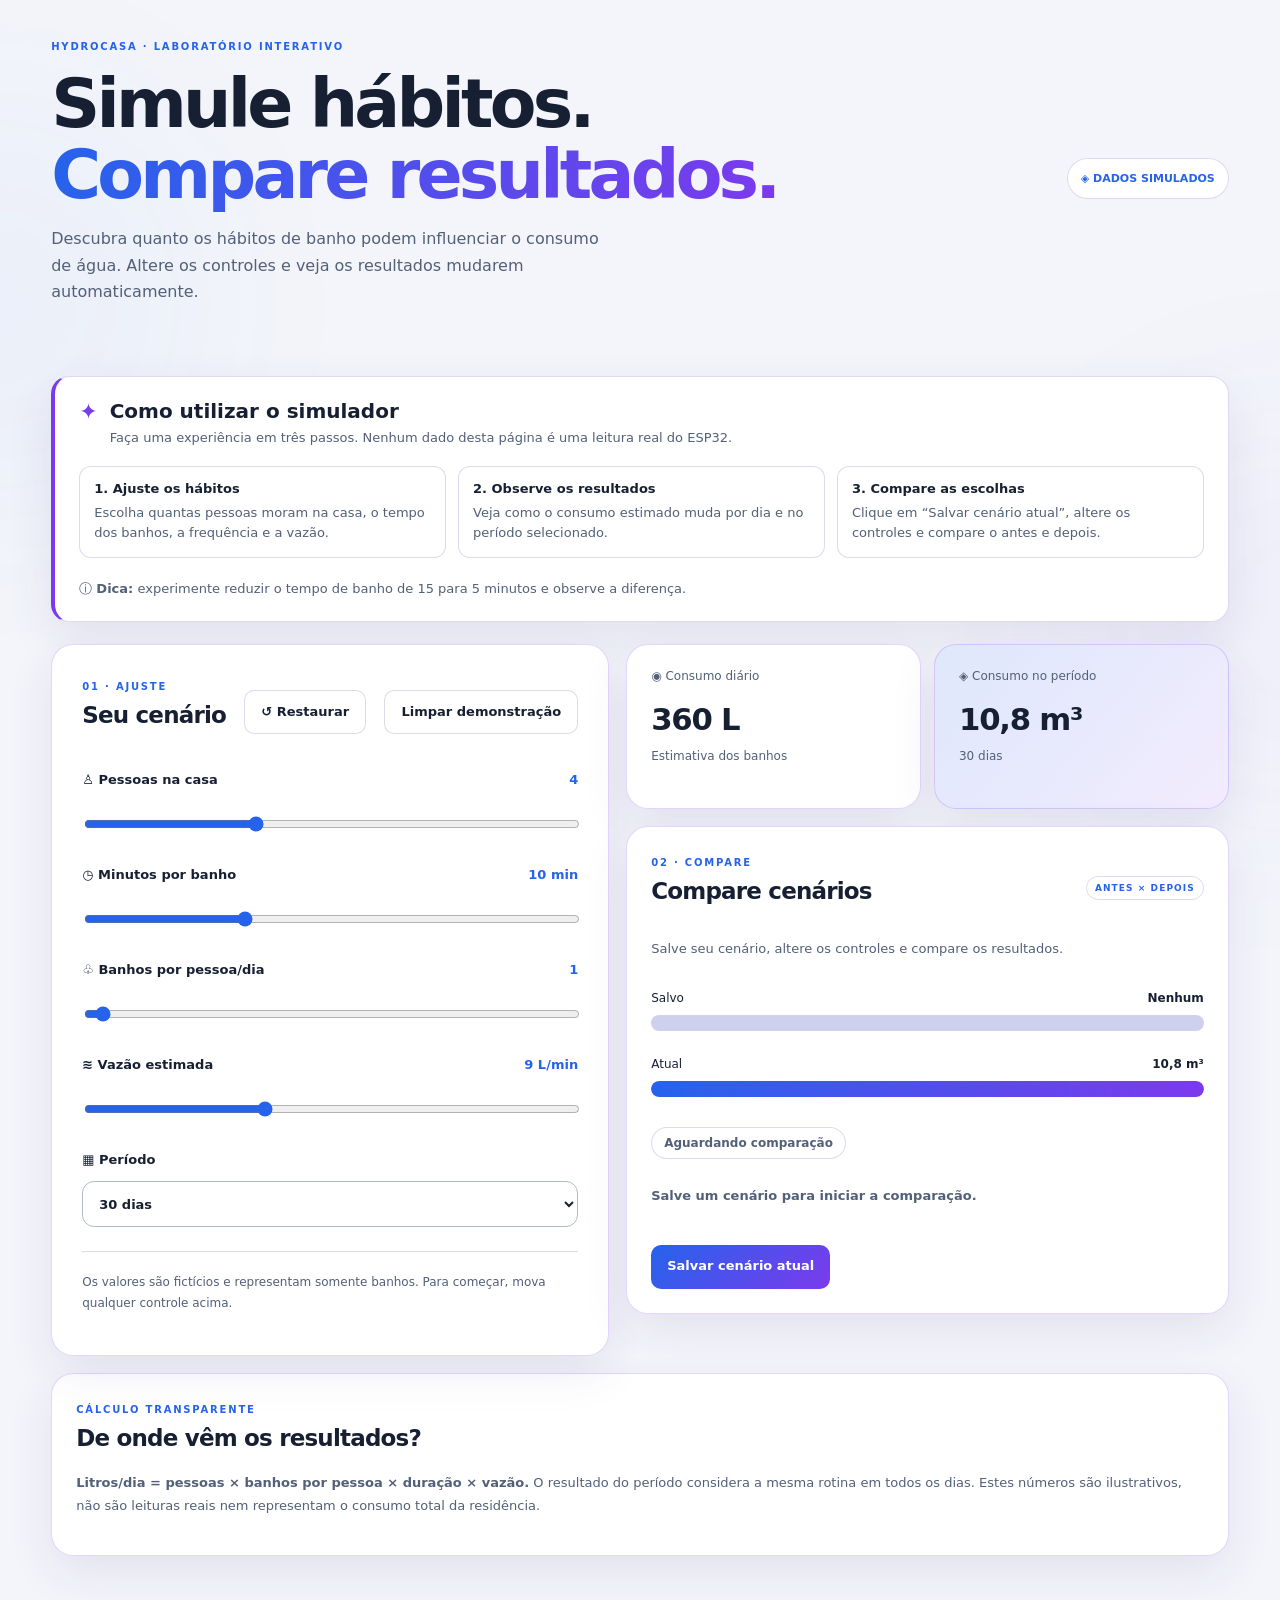
==== HydroCasa_ESP32_LittleFS1.0.0-20261001T112649Z-1-001/HydroCasa_ESP32_LittleFS1.0.0/data/simulador.html @ e992e6f9 "ux: explicar em três passos como utilizar o simulador" ====
<!doctype html>
<html lang="pt-BR"><head><meta charset="UTF-8"><meta name="viewport" content="width=device-width,initial-scale=1"><meta name="color-scheme" content="light dark"><title>Simulador isolado | HydroCasa</title><link rel="stylesheet" href="style.css"><style>
.sim-howto{margin:16px 0 22px;padding:22px 24px;border:1px solid var(--line);border-left:4px solid var(--primary2);border-radius:18px;background:var(--surface);box-shadow:var(--shadow)}
.sim-howto-heading{display:flex;align-items:flex-start;gap:12px}
.sim-howto-heading>span{font-size:22px;color:var(--primary2)}
.sim-howto-heading h2{font-size:20px;margin:0 0 5px}
.sim-howto-heading p,.sim-howto-steps span,.sim-howto-tip{font-size:13px;color:var(--muted);line-height:1.55}
.sim-howto-heading p{margin:0}
.sim-howto-steps{list-style:none;display:grid;grid-template-columns:repeat(3,minmax(0,1fr));gap:12px;margin:18px 0 12px;padding:0}
.sim-howto-steps li{display:flex;flex-direction:column;gap:7px;padding:14px;border-radius:12px;border:1px solid var(--line);background:var(--surface2)}
.sim-howto-steps strong{font-size:13px;color:var(--text)}
.sim-howto-tip{margin:0;padding-top:9px}
@media(max-width:740px){.sim-howto{padding:17px}.sim-howto-steps{grid-template-columns:1fr}}
@media(prefers-reduced-motion:reduce){.sim-howto *{transition:none!important;animation:none!important}}
</style></head>
<body class="simulator-standalone"><div class="ambient ambient-a" aria-hidden="true"></div><div class="ambient ambient-b" aria-hidden="true"></div><main class="shell simulator-page" id="simulator-page">
<header class="sim-hero"><div><span class="eyebrow">HYDROCASA · LABORATÓRIO INTERATIVO</span><h1 id="simulatorTitle" tabindex="-1">Simule hábitos.<br><em>Compare resultados.</em></h1><p>Descubra quanto os hábitos de banho podem influenciar o consumo de água. Altere os controles e veja os resultados mudarem automaticamente.</p></div><span class="sim-pill">◈ DADOS SIMULADOS</span></header>
<section class="sim-howto" aria-labelledby="simHowtoTitle">
  <div class="sim-howto-heading"><span aria-hidden="true">✦</span><div><h2 id="simHowtoTitle">Como utilizar o simulador</h2><p>Faça uma experiência em três passos. Nenhum dado desta página é uma leitura real do ESP32.</p></div></div>
  <ol class="sim-howto-steps">
    <li><strong>1. Ajuste os hábitos</strong><span>Escolha quantas pessoas moram na casa, o tempo dos banhos, a frequência e a vazão.</span></li>
    <li><strong>2. Observe os resultados</strong><span>Veja como o consumo estimado muda por dia e no período selecionado.</span></li>
    <li><strong>3. Compare as escolhas</strong><span>Clique em “Salvar cenário atual”, altere os controles e compare o antes e depois.</span></li>
  </ol>
  <p class="sim-howto-tip"><span aria-hidden="true">ⓘ</span> <strong>Dica:</strong> experimente reduzir o tempo de banho de 15 para 5 minutos e observe a diferença.</p>
</section>
<div class="sim-layout"><section class="glass-card sim-controls"><div class="sim-heading"><div><span class="eyebrow">01 · AJUSTE</span><h2>Seu cenário</h2></div><button class="ghost-btn" id="simReset" type="button">↺ Restaurar</button><button class="ghost-btn" id="simClearDemo" type="button">Limpar demonstração</button></div>
<label class="sim-control">♙ Pessoas na casa <output id="simResidentsValue"></output><input id="simResidents" type="range" min="1" max="10" value="4"></label>
<label class="sim-control">◷ Minutos por banho <output id="simDurationValue"></output><input id="simDuration" type="range" min="1" max="30" value="10"></label>
<label class="sim-control">♧ Banhos por pessoa/dia <output id="simShowersValue"></output><input id="simShowers" type="range" min="1" max="4" value="1"></label>
<label class="sim-control">≋ Vazão estimada <output id="simFlowValue"></output><input id="simFlow" type="range" min="3" max="20" value="9"></label>
<label class="sim-control">▦ Período <select id="simDays"><option value="7">7 dias</option><option value="30" selected>30 dias</option><option value="365">365 dias</option></select></label>
<p class="sim-disclaimer">Os valores são fictícios e representam somente banhos. Para começar, mova qualquer controle acima.</p></section>
<section class="sim-results"><div class="sim-stats"><article class="glass-card sim-stat"><span>◉ Consumo diário</span><strong id="simDaily">—</strong><small>Estimativa dos banhos</small></article><article class="glass-card sim-stat sim-highlight"><span>◈ Consumo no período</span><strong id="simTotal">—</strong><small id="simPeriodCaption"></small></article></div>
<article class="glass-card sim-compare"><div class="sim-heading"><div><span class="eyebrow">02 · COMPARE</span><h2>Compare cenários</h2></div><span class="mini-tag">ANTES × DEPOIS</span></div><p>Salve seu cenário, altere os controles e compare os resultados.</p>
<div class="sim-bars"><div><div class="sim-bar-label"><span>Salvo</span><strong id="simSavedLabel">Nenhum</strong></div><div class="sim-bar-track"><div id="simSavedBar" class="sim-bar sim-bar-muted"></div></div></div><div><div class="sim-bar-label"><span>Atual</span><strong id="simCurrentLabel">—</strong></div><div class="sim-bar-track"><div id="simCurrentBar" class="sim-bar"></div></div></div></div>
<span id="simTrend" class="sim-trend">Aguardando comparação</span><p id="simDifference" class="sim-difference" role="status" tabindex="-1"></p><button id="simSave" type="button" class="primary-btn">Salvar cenário atual</button></article></section></div>
<article class="glass-card sim-method"><span class="eyebrow">CÁLCULO TRANSPARENTE</span><h2>De onde vêm os resultados?</h2><p><b>Litros/dia = pessoas × banhos por pessoa × duração × vazão.</b> O resultado do período considera a mesma rotina em todos os dias. Estes números são ilustrativos, não são leituras reais nem representam o consumo total da residência.</p></article></main> 
<script id="simulatorPageScript">
(()=>{const el=id=>document.getElementById(id),ids=['simResidents','simDuration','simShowers','simFlow','simDays'],defaults=[4,10,1,9,30];let saved=null;const fmt=n=>n.toLocaleString('pt-BR',{maximumFractionDigits:2}),current=()=>ids.map(id=>+el(id).value),compute=v=>v[0]*v[1]*v[2]*v[3]*v[4];function render(){const v=current(),total=compute(v),daily=total/v[4];['simResidentsValue','simDurationValue','simShowersValue','simFlowValue'].forEach((id,i)=>el(id).textContent=[v[0],v[1]+' min',v[2],v[3]+' L/min'][i]);el('simDaily').textContent=fmt(daily)+' L';el('simTotal').textContent=fmt(total/1000)+' m³';el('simPeriodCaption').textContent=v[4]+' dias';el('simCurrentLabel').textContent=fmt(total/1000)+' m³';const before=saved===null?null:compute([...saved.slice(0,4),v[4]]),max=Math.max(before||0,total,1);el('simSavedLabel').textContent=before===null?'Nenhum':fmt(before/1000)+' m³';el('simSavedBar').style.width=(before===null?0:before/max*100)+'%';el('simCurrentBar').style.width=(total/max*100)+'%';const trend=el('simTrend');trend.textContent=before===null?'Aguardando comparação':total===before?'Consumo equivalente':total<before?'↓ Menor consumo estimado':'↑ Maior consumo estimado';trend.dataset.direction=before===null?'none':total===before?'equal':total<before?'down':'up';const out=el('simDifference');if(before===null){out.textContent='Salve um cenário para iniciar a comparação.';out.className='sim-difference';}else if(total===before){out.textContent='Nenhuma diferença entre os cenários.';out.className='sim-difference';}else{const delta=(total-before)/before*100;out.textContent=(delta<0?'↓ Redução de ':'↑ Aumento de ')+fmt(Math.abs(delta))+'% ('+fmt(Math.abs(total-before)/1000)+' m³ no período).';out.className='sim-difference '+(delta<0?'sim-good':'sim-warn');}}
// Somente postMessage com números limitados; sem acesso a storage ou rede do ESP32.
let demoDelay=0;
function publishDemo(){clearTimeout(demoDelay);demoDelay=setTimeout(()=>window.parent.postMessage({type:'hydrocasa-demo-values',v:current()},'*'),200);}
ids.forEach(id=>el(id).addEventListener('input',()=>{publishDemo();render();document.querySelectorAll('.sim-stat strong').forEach(node=>{node.classList.remove('sim-value-change');void node.offsetWidth;node.classList.add('sim-value-change')})}));el('simSave').addEventListener('click',()=>{saved=current();render();el('simDifference').focus()});el('simClearDemo').addEventListener('click',()=>{window.parent.postMessage({type:'hydrocasa-demo-clear'},'*');});el('simReset').addEventListener('click',()=>{ids.forEach((id,i)=>el(id).value=defaults[i]);saved=null;render();publishDemo()});render();publishDemo();window.addEventListener('message',event=>{if(event.source!==window.parent||event.data?.type!=='hydrocasa-demo-clear-inputs')return;ids.forEach((id,i)=>el(id).value=defaults[i]);saved=null;render();});})();
</script><script>window.addEventListener('message',event=>{if(event.source!==window.parent||!event.data)return;if(event.data.type==='hydrocasa-simulator-theme')document.body.classList.toggle('dark',event.data.dark===true);});</script><script id="simulatorResizeScript">(()=>{let last=0;const report=()=>{const height=Math.ceil(document.querySelector('.simulator-page').getBoundingClientRect().bottom+12);if(height===last||height<200||height>6000)return;last=height;window.parent.postMessage({type:'hydrocasa-simulator-height',height},'*');};if('ResizeObserver' in window)new ResizeObserver(report).observe(document.querySelector('.simulator-page'));window.addEventListener('load',report);window.addEventListener('resize',report);requestAnimationFrame(report)})();</script></body></html>
---- HydroCasa_ESP32_LittleFS1.0.0-20261001T112649Z-1-001/HydroCasa_ESP32_LittleFS1.0.0/data/style.css ----
:root{
  --bg:#f4f7fc;--surface:rgba(255,255,255,.82);--surface2:#fff;--text:#10182b;--muted:#68738a;
  --line:rgba(40,70,110,.12);--primary:#2563eb;--primary2:#7c3aed;--cyan:#06b6d4;
  --shadow:0 18px 55px rgba(30,50,90,.10);--radius:22px;--danger:#ef4444;
}
body.dark{
  --bg:#030712;--surface:rgba(10,20,38,.78);--surface2:#0a1426;--text:#e8f1ff;--muted:#8ea1bd;
  --line:rgba(120,170,255,.13);--primary:#3b82f6;--primary2:#8b5cf6;--cyan:#22d3ee;
  --shadow:0 18px 60px rgba(0,0,0,.38);
}
*{box-sizing:border-box}html{scroll-behavior:smooth}body{margin:0;font-family:Inter,ui-sans-serif,system-ui,-apple-system,Segoe UI,sans-serif;background:var(--bg);color:var(--text);min-height:100vh;overflow-x:hidden}
button{font:inherit;color:inherit;cursor:pointer}.ambient{position:fixed;width:430px;height:430px;border-radius:50%;filter:blur(110px);opacity:.12;pointer-events:none;z-index:-1}.ambient-a{background:#2563eb;top:10%;left:-220px}.ambient-b{background:#8b5cf6;right:-230px;top:45%}
.topbar{height:76px;padding:0 5vw;display:flex;align-items:center;justify-content:space-between;border-bottom:1px solid var(--line);background:color-mix(in srgb,var(--bg) 72%,transparent);backdrop-filter:blur(20px);position:sticky;top:0;z-index:20}
.brand{display:flex;gap:12px;align-items:center}.brand-mark{width:42px;height:42px;border-radius:13px;display:grid;place-items:center;font-weight:900;background:linear-gradient(135deg,var(--primary),var(--primary2));color:white;box-shadow:0 0 28px rgba(59,130,246,.28)}.brand strong{display:block}.brand span{display:block;font-size:10px;letter-spacing:.14em;text-transform:uppercase;color:var(--muted);margin-top:2px}
.header-actions{display:flex;align-items:center;gap:10px}.badge{font-size:12px;padding:8px 11px;border-radius:999px;border:1px solid var(--line)}.badge.online{color:#10b981}.badge.offline{color:var(--muted)}.icon-btn{border:1px solid var(--line);background:var(--surface);border-radius:12px;width:38px;height:38px}
.shell{width:min(1180px,90vw);margin:auto}.hero{padding:70px 0 45px;display:flex;justify-content:space-between;gap:40px;align-items:flex-end}.eyebrow{font-size:10px;letter-spacing:.18em;font-weight:800;color:var(--primary);text-transform:uppercase}.hero h1{font-size:clamp(40px,6vw,72px);line-height:.98;margin:14px 0 18px;letter-spacing:-.055em}.hero h1 em{font-style:normal;background:linear-gradient(100deg,var(--primary),var(--primary2));-webkit-background-clip:text;background-clip:text;color:transparent}.hero p{max-width:610px;color:var(--muted);font-size:16px;line-height:1.65}.hero-time{text-align:right;border-left:1px solid var(--line);padding-left:35px}.hero-time span,.hero-time small{display:block;color:var(--muted);font-size:11px}.hero-time strong{display:block;font-size:30px;letter-spacing:-.03em;margin:5px 0}
.metrics-grid{display:grid;grid-template-columns:repeat(4,1fr);gap:13px;margin-bottom:28px}.metric-card,.glass-card{background:var(--surface);border:1px solid var(--line);box-shadow:var(--shadow);backdrop-filter:blur(18px);border-radius:var(--radius)}.metric-card{padding:21px}.metric-label{font-size:11px;text-transform:uppercase;letter-spacing:.08em;color:var(--muted)}.metric-card strong{display:block;font-size:25px;margin:8px 0 5px}.metric-card small{color:var(--muted);font-size:12px}.dot{display:inline-block;width:7px;height:7px;border-radius:50%;margin-right:6px}.d1{background:#3b82f6}.d2{background:#a855f7}
.tabs{display:flex;gap:5px;padding:5px;background:var(--surface);border:1px solid var(--line);border-radius:15px;width:max-content;margin:10px 0 34px}.tab{border:0;background:transparent;border-radius:11px;padding:10px 16px;color:var(--muted);font-weight:650;font-size:13px}.tab.active{background:linear-gradient(135deg,var(--primary),var(--primary2));color:white}
.panel{display:none}.active-panel{display:block}.section-heading{display:flex;align-items:flex-end;justify-content:space-between;gap:20px;margin:10px 0 18px}.section-heading h2{margin:4px 0;font-size:29px;letter-spacing:-.03em}.section-heading p{margin:0;color:var(--muted);font-size:13px}
.dashboard-grid{display:grid;grid-template-columns:1.55fr .8fr;gap:15px}.lower-grid{display:grid;grid-template-columns:1.4fr .9fr;gap:15px;margin-top:15px}.glass-card{padding:24px}.card-head{display:flex;justify-content:space-between;align-items:flex-start;gap:20px}.card-head h3{margin:0;font-size:16px}.card-head p{margin:5px 0 0;color:var(--muted);font-size:12px}.live-dot,.mini-tag{font-size:9px;letter-spacing:.12em;font-weight:800;padding:6px 8px;border:1px solid var(--line);border-radius:999px;color:var(--primary)}
.water-map{min-height:430px}.pipe-diagram{height:300px;position:relative;margin-top:18px}.tank{position:absolute;left:50%;transform:translateX(-50%);width:110px;height:55px;border:1px solid var(--primary);border-radius:14px;display:flex;flex-direction:column;align-items:center;justify-content:center;background:rgba(37,99,235,.08)}.tank span{font-size:8px;color:var(--muted);text-transform:uppercase}.tank b{font-size:11px}.top-tank{top:0}.bottom-tank{bottom:0;border-color:var(--cyan)}.pipe{position:absolute;background:linear-gradient(90deg,var(--primary),var(--cyan));box-shadow:0 0 12px rgba(34,211,238,.2);border-radius:9px}.vertical{width:8px;height:75px;top:55px;left:calc(50% - 4px)}.junction{position:absolute;top:122px;left:calc(50% - 18px);width:36px;height:36px;border:2px solid var(--primary);border-radius:50%;display:grid;place-items:center;font-size:11px;background:var(--surface2);z-index:2}.branch{position:absolute;top:140px;width:45%;height:65px}.branch.left{left:0}.branch.right{right:0}.horizontal{height:8px;width:76%;top:0}.left .horizontal{right:0}.right .horizontal{left:0}.sensor{position:absolute;top:-14px;width:36px;height:36px;border-radius:50%;display:grid;place-items:center;color:white;font-weight:900;font-size:10px;box-shadow:0 0 24px rgba(59,130,246,.35)}.sensor1{right:16%;background:linear-gradient(135deg,#2563eb,#06b6d4)}.sensor2{left:16%;background:linear-gradient(135deg,#7c3aed,#a855f7)}.after{top:0;width:48%}.left .after{left:52%}.right .after{right:52%}.drain-left,.drain-right{height:8px;width:22%;top:198px}.drain-left{left:28%;transform:rotate(55deg);transform-origin:left}.drain-right{right:28%;transform:rotate(-55deg);transform-origin:right}.diagram-legend{display:flex;gap:20px;flex-wrap:wrap;color:var(--muted);font-size:11px}.legend-sensor{display:inline-block;width:8px;height:8px;border-radius:50%;margin-right:5px}.legend-sensor.s1{background:#3b82f6}.legend-sensor.s2{background:#a855f7}
.donut-wrap{height:220px;display:grid;place-items:center}.donut{width:160px;height:160px;border-radius:50%;background:conic-gradient(var(--primary) 0 50%,var(--primary2) 50%);display:grid;place-items:center;position:relative}.donut:before{content:"";position:absolute;inset:13px;border-radius:50%;background:var(--surface2)}.donut>div{position:relative;text-align:center}.donut strong{display:block;font-size:28px}.donut span{display:block;font-size:10px;color:var(--muted)}.split-row{display:flex;justify-content:space-between;padding:12px 0;border-top:1px solid var(--line);font-size:12px}.split-row span{color:var(--muted)}
canvas{width:100%;display:block;margin-top:20px}.alert-content{display:flex;gap:12px;align-items:flex-start;padding:16px;border-radius:15px;background:rgba(16,185,129,.07);margin:22px 0 12px}.alert-icon{width:30px;height:30px;border-radius:50%;display:grid;place-items:center;background:#10b981;color:white;font-weight:900}.alert-content strong{font-size:13px}.alert-content p{margin:5px 0 0;color:var(--muted);font-size:11px;line-height:1.5}.alert-content.warning{background:rgba(245,158,11,.09)}.alert-content.warning .alert-icon{background:#f59e0b}.secondary-btn,.primary-btn,.ghost-btn,.danger-btn{border-radius:11px;padding:10px 13px;font-size:12px;font-weight:700}.secondary-btn,.ghost-btn{border:1px solid var(--line);background:transparent}.primary-btn{border:0;background:linear-gradient(135deg,var(--primary),var(--primary2));color:white}.danger-btn{border:1px solid rgba(239,68,68,.3);background:rgba(239,68,68,.08);color:var(--danger)}
.month-nav{display:flex;align-items:center;gap:10px}.month-nav button{width:34px;height:34px;border:1px solid var(--line);background:var(--surface);border-radius:10px}.calendar-card{padding:16px}.weekdays,.calendar-grid{display:grid;grid-template-columns:repeat(7,1fr);gap:7px}.weekdays{padding:0 5px 10px}.weekdays span{text-align:center;color:var(--muted);font-size:9px;font-weight:800}.day{min-height:105px;border:1px solid var(--line);border-radius:14px;background:rgba(127,140,160,.04);padding:11px;position:relative;transition:.2s}.day:hover{transform:translateY(-2px);border-color:rgba(59,130,246,.4)}.day .num{font-size:12px;font-weight:800}.day .day-total{position:absolute;bottom:11px;left:11px;font-size:12px;font-weight:750}.day.empty{filter:grayscale(1);opacity:.5}.day.future{background:rgba(124,58,237,.06);border-color:rgba(124,58,237,.15)}.day.future .day-total{color:var(--primary2);font-size:10px}.day.has-data{background:linear-gradient(145deg,rgba(37,99,235,.09),rgba(124,58,237,.08))}.day.today{outline:2px solid var(--primary);outline-offset:-2px}.calendar-key{display:flex;gap:18px;margin:12px 2px;color:var(--muted);font-size:11px}.key-dot{display:inline-block;width:8px;height:8px;border-radius:50%;margin-right:5px}.key-dot.empty{background:#9ca3af}.key-dot.future{background:#8b5cf6}.key-dot.data{background:#3b82f6}
.analysis-grid,.settings-grid{display:grid;grid-template-columns:repeat(3,1fr);gap:15px}.settings-grid{grid-template-columns:repeat(2,1fr)}.big-number span,.setting-card span{font-size:11px;text-transform:uppercase;letter-spacing:.08em;color:var(--muted)}.big-number strong{display:block;font-size:31px;margin:10px 0}.big-number small,.setting-card p{color:var(--muted);font-size:11px}.highlight{border-color:rgba(124,58,237,.35)}.report-card{margin-top:15px}.bar-row{margin:18px 0}.bar-label{display:flex;justify-content:space-between;font-size:12px;margin-bottom:7px}.bar-track{height:10px;background:rgba(127,140,160,.12);border-radius:20px;overflow:hidden}.bar-fill{height:100%;border-radius:20px;background:linear-gradient(90deg,var(--primary),var(--primary2));width:0;transition:width .5s}.setting-card strong{display:block;margin:8px 0}.danger{border-color:rgba(239,68,68,.2)}
.modal{position:fixed;inset:0;display:none;align-items:center;justify-content:center;z-index:50}.modal.open{display:flex}.modal-backdrop{position:absolute;inset:0;background:rgba(0,0,0,.55);backdrop-filter:blur(8px)}.modal-box{position:relative;width:min(600px,90vw);max-height:82vh;overflow:auto;background:var(--surface2);border:1px solid var(--line);border-radius:25px;padding:30px;box-shadow:0 30px 90px rgba(0,0,0,.35);animation:pop .2s ease}.modal-close{position:absolute;right:15px;top:13px;width:34px;height:34px;border-radius:50%;border:1px solid var(--line);background:transparent;font-size:22px}.modal-box h3{margin:0 0 8px;font-size:23px}.modal-box p{color:var(--muted);font-size:13px;line-height:1.6}.choice-grid{display:grid;grid-template-columns:repeat(2,1fr);gap:9px;margin:20px 0}.choice{padding:14px;border:1px solid var(--line);border-radius:14px;background:transparent;text-align:left}.choice.selected{border-color:var(--primary);background:rgba(37,99,235,.08)}.choice b{display:block;font-size:12px}.choice small{color:var(--muted)}.modal-actions{display:flex;justify-content:flex-end;gap:8px}@keyframes pop{from{opacity:0;transform:translateY(10px) scale(.98)}to{opacity:1;transform:none}}
footer{width:min(1180px,90vw);margin:50px auto 30px;color:var(--muted);font-size:10px;text-align:center}footer span{color:var(--text);font-weight:800}
@media(max-width:850px){.metrics-grid{grid-template-columns:repeat(2,1fr)}.dashboard-grid,.lower-grid,.analysis-grid{grid-template-columns:1fr}.hero{align-items:flex-start;flex-direction:column}.hero-time{text-align:left;border-left:0;border-top:1px solid var(--line);padding:15px 0 0;width:100%}.day{min-height:80px}.settings-grid{grid-template-columns:1fr}}
@media(max-width:560px){.metrics-grid{grid-template-columns:1fr}.tabs{width:100%;overflow:auto}.tab{white-space:nowrap}.weekdays,.calendar-grid{gap:3px}.day{padding:7px;min-height:68px}.day .day-total{left:7px;bottom:7px;font-size:9px}.day .num{font-size:10px}.choice-grid{grid-template-columns:1fr}.hero{padding-top:45px}.topbar{padding:0 4vw}}

/* Household profile and transparent reference comparison. */
.household-card{margin-bottom:20px}.household-card h2{font-size:22px;margin:7px 0}.household-controls{display:flex;align-items:center;gap:15px;flex-wrap:wrap;margin:20px 0}.stepper{display:flex;align-items:center;gap:6px}.stepper input{width:92px;text-align:center}.stepper button{width:42px;height:42px;border:1px solid var(--line);border-radius:10px;background:var(--surface2)}
input,select{font:inherit;color:var(--text);background:var(--surface2);border:1px solid var(--line);border-radius:9px;padding:10px;width:100%;min-height:44px}input:disabled{opacity:.65}.form-grid{display:grid;grid-template-columns:repeat(2,minmax(0,1fr));gap:18px;margin:18px 0}.form-grid label{display:flex;flex-direction:column;gap:7px;font-size:13px}.form-grid small,.muted-note{color:var(--muted);font-size:12px;line-height:1.5}.form-grid [hidden]{display:none}
summary{cursor:pointer;font-weight:650;font-size:13px;padding:10px 0}details p{font-size:13px;line-height:1.6}.source-inline{font-size:12px;line-height:1.6;border-top:1px solid var(--line);padding-top:12px}.source-inline a,.reference-grid a,#methodologyContent a{color:var(--primary);overflow-wrap:anywhere}.comparison-grid{display:grid;grid-template-columns:repeat(3,minmax(0,1fr));gap:13px;margin-bottom:22px}.comparison-grid span,.comparison-grid small{display:block;font-size:12px;color:var(--muted);line-height:1.5}.comparison-grid strong{display:block;font-size:22px;line-height:1.25;margin:10px 0;overflow-wrap:anywhere}.comparison-grid #comparisonStatus{font-size:17px}
.reference-grid{display:grid;grid-template-columns:repeat(2,minmax(0,1fr));gap:15px;margin-top:20px}.reference-grid h3{font-size:16px}.reference-grid p{font-size:13px;line-height:1.6}.reference-value{font-size:22px;font-weight:750}.activity-preview{padding:15px;border-radius:12px;background:var(--line);margin:15px 0;line-height:1.6}.activity-entry{border-top:1px solid var(--line);padding:15px 0;font-size:13px;line-height:1.6}.activity-entry button{margin-top:8px}.form-error{color:#b91c1c}body.dark .form-error{color:#fca5a5}.comparison-above{color:#b45309}body.dark .comparison-above{color:#fbbf24}
:focus-visible{outline:3px solid var(--primary);outline-offset:3px}button:disabled{opacity:.5;cursor:default}.day .day-total{right:5px;overflow-wrap:anywhere;font-size:10px}.metric-card strong{font-size:clamp(19px,2.1vw,25px)}.big-number strong{font-size:clamp(21px,2.6vw,31px)}.tabs{max-width:100%;overflow-x:auto}.tab{white-space:nowrap}
@media(max-width:850px){.comparison-grid{grid-template-columns:1fr}.comparison-grid strong{font-size:21px}}
@media(max-width:560px){.form-grid,.reference-grid{grid-template-columns:1fr}.household-card,.glass-card{padding:18px}.day .day-total{font-size:8px;left:3px;bottom:5px}.calendar-card{padding:8px}.day{min-height:90px}.section-heading{flex-wrap:wrap}.household-controls{gap:10px}.big-number strong{font-size:25px}}


/* Hierarquia dos cartões: título em faixa suave, valor em destaque e apoio abaixo.
   Referência de organização tipográfica: https://m3.material.io/styles/typography/applying-type
   Manter a paleta azul/violeta existente e espaços de 8, 16 e 24 px.
   Evitar alturas fixas: nomes personalizados e avisos devem quebrar sem cortes. */
:root {
  --card-accent: #2456c4;
  --card-title-bg: #eef3ff;
  --card-title-border: #d8e3fb;
}
body.dark {
  --card-accent: #a9c9ff;
  --card-title-bg: #132542;
  --card-title-border: #304768;
}
.brand { color: var(--text); text-decoration: none; border-radius: 12px; }
.brand:hover .brand-mark { box-shadow: 0 0 0 4px var(--card-title-bg); }
.brand:focus-visible { outline-offset: 6px; }
.metrics-grid, .comparison-grid { gap: 16px; margin-bottom: 24px; }
.metric-card, .comparison-grid > .glass-card { padding: 24px; min-width: 0; }
.metric-card:nth-child(3) { --card-accent: #7133b8; --card-title-bg: #f6efff; --card-title-border: #e8d9fa; }
body.dark .metric-card:nth-child(3) { --card-accent: #d6b5ff; --card-title-bg: #2b1b40; --card-title-border: #513766; }

/* A faixa identifica o título; não tem aparência de botão nem interação fictícia. */
.metric-label,
.comparison-grid > .glass-card > span:first-child,
.big-number > span:first-child,
.setting-card > span:first-child {
  display: flex;
  align-items: center;
  min-height: 48px;
  padding: 10px 12px;
  margin: 0 0 16px;
  border: 1px solid var(--card-title-border);
  border-left: 3px solid var(--card-accent);
  border-radius: 10px;
  background: var(--card-title-bg);
  color: var(--card-accent);
  font-size: 13px;
  line-height: 1.45;
  font-weight: 650;
  letter-spacing: .01em;
  text-transform: none;
  overflow-wrap: anywhere;
}
.metric-card > strong, .comparison-grid > .glass-card > strong {
  margin: 0 0 12px;
  font-size: clamp(22px, 2.2vw, 28px);
  line-height: 1.3;
  letter-spacing: -.025em;
  font-variant-numeric: tabular-nums;
  overflow-wrap: anywhere;
}
.metric-card > small, .comparison-grid > .glass-card > small {
  display: block;
  font-size: 13px;
  line-height: 1.65;
  color: var(--muted);
}
.comparison-grid #comparisonStatus { font-size: 18px; line-height: 1.5; letter-spacing: -.01em; }

/* Cabeçalhos dos demais painéis seguem o mesmo ritmo, sem competir com os valores. */
.card-head { padding-bottom: 16px; border-bottom: 1px solid var(--line); gap: 16px; }
.card-head > div { min-width: 0; }
.card-head h3, .reference-grid h3 {
  padding-left: 12px;
  border-left: 3px solid var(--card-accent);
  font-size: 16px;
  line-height: 1.5;
  font-weight: 650;
  color: var(--text);
  margin-top: 0;
}
.card-head p { font-size: 13px; line-height: 1.6; margin-top: 8px; }
.card-head > .mini-tag, .card-head > .live-dot { flex-shrink: 0; }
@media (max-width: 560px) {
  .metric-card, .comparison-grid > .glass-card { padding: 20px; }
  .metric-label, .comparison-grid > .glass-card > span:first-child { min-height: 44px; }
  .card-head { flex-wrap: wrap; }
}
/* Respeitar quem prefere movimento reduzido também no link de retorno ao topo. */
@media (prefers-reduced-motion: reduce) {
  html { scroll-behavior: auto; }
  *, *::before, *::after { animation: none !important; transition: none !important; }
}


/* Confirmação compacta: um único ícone de 26 px, sem cortes ou metades.
   Fade e escala curta usam apenas opacity/transform para uma entrada suave.
   O ícone decorativo acompanha a mensagem acessível em role=status. */
.profile-feedback { display: flex; align-items: flex-start; gap: 8px; line-height: 1.6; }
.profile-feedback.saved > span:last-child { padding-top: 0; }
.profile-success-icon {
  display: inline-block; flex: 0 0 26px; width: 26px; height: 26px;
  margin-top: 1px; border-radius: 8px;
  background: linear-gradient(145deg,#aa86fa 0%,#8252dd 48%,#4c2698 100%);
  color: #f1e8ff;
  box-shadow: inset 0 2px 3px #ffffff65, inset 0 -2px 3px #29104f60;
  transform-origin: center;
  animation: profile-confirm-in 320ms cubic-bezier(.22,1,.36,1) both;
}
.profile-success-icon svg {
  display: block; width: 100%; height: 100%;
  filter: drop-shadow(0 1px 1px #30105b80);
}
@keyframes profile-confirm-in {
  from { opacity: 0; transform: translateY(2px) scale(.9); }
  to { opacity: 1; transform: translateY(0) scale(1); }
}
/* Mostrar imediatamente quando o usuário prefere movimento reduzido. */
@media (prefers-reduced-motion: reduce) {
  .profile-success-icon { animation: none; transform: none; opacity: 1; }
}


/* Acabamento: sombras leves e estados semânticos. Azul/violeta identificam ramais;
   sucesso, atenção e erro sempre têm texto, nunca dependem somente da cor. */
:root {
  --shadow: 0 4px 18px rgba(30,50,90,.055);
  --success-text: #167044; --success-bg: #edf8f1;
  --warning-text: #865408; --warning-bg: #fff7e5;
  --error-text: #b42332; --error-bg: #fff1f2;
}
body.dark {
  --shadow: 0 4px 20px rgba(0,0,0,.2);
  --success-text: #8ce0b0; --success-bg: #102c22;
  --warning-text: #f7ce7a; --warning-bg: #302615;
  --error-text: #fda4af; --error-bg: #341b25;
}
/* Degradê de ação restrito ao botão principal e à aba ativa.
   Marca, sensores e gráfico preservam as cores de identificação do sistema. */
.hero h1 em { background: none; color: var(--primary); -webkit-text-fill-color: currentColor; }
.bar-fill { background: var(--primary); }
.day.has-data { background: var(--card-title-bg); }
.day:hover { transform: none; }
.metric-card, .glass-card { transition: none; }
.secondary-btn, .ghost-btn, .icon-btn { transition: background-color 140ms ease, border-color 140ms ease; }
.secondary-btn:hover, .ghost-btn:hover, .icon-btn:hover { background: var(--card-title-bg); border-color: var(--card-title-border); }
.profile-actions { display: flex; align-items: center; gap: 16px; flex-wrap: wrap; margin: 20px 0 16px; }
.profile-actions > .primary-btn { min-height: 44px; flex-shrink: 0; }
.profile-actions #profileMessage { margin: 0; font-size: 14px; }
#profileMessage:empty { display: none; }
#profileMessage.saved { color: var(--success-text); background: var(--success-bg); padding: 8px 12px; border-radius: 10px; }
#profileDayNotice { color: var(--warning-text); background: var(--warning-bg); border-left: 3px solid currentColor; padding: 12px 14px; border-radius: 8px; }
.form-error, body.dark .form-error, .field-error, .form-grid .field-error { color: var(--error-text); }
.field-error { display: block; font-size: 12px; line-height: 1.5; margin-top: 6px; }
[aria-invalid="true"] { border-color: var(--error-text); background: var(--error-bg); }
.alert-content.neutral { background: var(--card-title-bg); color: var(--text); }
.alert-content.warning { background: var(--warning-bg); color: var(--warning-text); }
.comparison-above, body.dark .comparison-above { color: var(--warning-text); }
.badge.online { color: var(--success-text); background: var(--success-bg); }
/* Só o conteúdo expandido ganha um fade curto; não mover os cartões de leitura. */
details[open] > :not(summary) { animation: details-appear 160ms ease-out; }
@keyframes details-appear { from { opacity: .3; } to { opacity: 1; } }
@media (max-width: 560px) {
  .profile-actions { align-items: flex-start; gap: 12px; }
  .profile-actions > .primary-btn { width: 100%; }
}
@media (prefers-reduced-motion: reduce) {
  details[open] > :not(summary) { animation: none; }
  .secondary-btn, .ghost-btn, .icon-btn { transition: none; }
}


/* Segunda página na mesma aplicação: preservar o coletor e os estilos do painel. */
[hidden] { display: none !important; }
.page-nav { display: flex; gap: 8px; padding-top: 20px; }
.page-nav a { padding: 10px 16px; border-radius: 10px; color: var(--muted); text-decoration: none; font-weight: 650; border: 1px solid transparent; }
.page-nav a[aria-current="page"] { color: var(--card-accent); background: var(--card-title-bg); border-color: var(--card-title-border); }
.consumption-page { padding-top: 32px; }
.consumption-page h1 { font-size: clamp(28px,4vw,40px); margin: 8px 0 12px; letter-spacing: -.035em; }
.consumption-page h2 { font-size: 20px; margin: 0; }
.history-notice { font-size: 14px; line-height: 1.7; color: var(--muted); max-width: 85ch; }
.history-filters { display: flex; flex-wrap: wrap; gap: 16px; align-items: flex-end; }
.history-filters label { display: grid; gap: 8px; font-size: 14px; flex: 1 1 180px; }
.history-filters button { min-height: 44px; }
.history-summary { margin-top: 24px; }
.history-chart, .history-table-scroll { overflow-x: auto; }
.history-chart { color: var(--muted); padding-top: 16px; }
.history-chart svg { display: block; min-width: 100%; }
.history-table-card, .history-details { margin-top: 24px; }
.history-table { width: 100%; border-collapse: collapse; font-size: 14px; }
.history-table th, .history-table td { text-align: left; padding: 14px 12px; border-bottom: 1px solid var(--line); white-space: nowrap; }
.history-table thead th { color: var(--muted); font-size: 12px; }
.history-details p, .history-details li { font-size: 14px; line-height: 1.7; }
.sr-only { position: absolute; width: 1px; height: 1px; padding: 0; overflow: hidden; clip: rect(0,0,0,0); white-space: nowrap; }
@media(max-width:560px) { .history-filters button { width: 100%; } .consumption-page { padding-top: 24px; } }


/* Rolagem roxa em toda a interface, incluindo tabelas e painéis internos.
   O seletor do html acompanha o tema para também colorir a barra da janela. */
:root { --scroll-thumb: #7c3aed; --scroll-track: #eee9f8; --scroll-hover: #6d28d9; }
html:has(body.dark), body.dark {
  --scroll-thumb: #8b5cf6; --scroll-track: #141025; --scroll-hover: #a78bfa;
}
* { scrollbar-color: var(--scroll-thumb) var(--scroll-track); }
/* Compatibilidade com navegadores que utilizam os pseudo-elementos WebKit. */
::-webkit-scrollbar { width: 12px; height: 12px; }
::-webkit-scrollbar-track { background: var(--scroll-track); }
::-webkit-scrollbar-thumb {
  background: var(--scroll-thumb); border: 3px solid var(--scroll-track); border-radius: 999px;
}
::-webkit-scrollbar-thumb:hover { background: var(--scroll-hover); }
::-webkit-scrollbar-corner { background: var(--scroll-track); }
/* Preservar as cores de acessibilidade escolhidas pelo sistema operacional. */
@media (forced-colors: active) { * { scrollbar-color: auto; } }


/* Polimento aprovado: hierarquia, ícones e medidas consistentes, sem alterar dados. */
.topbar { height: 68px; }
.hero { padding: 36px 0 28px; gap: 24px; }
.hero h1 { font-size: clamp(34px,4.8vw,56px); line-height: 1.06; margin: 12px 0; }
.hero p { margin-bottom: 0; font-size: 15px; }
.hero-time strong { font-size: 26px; }
.metrics-grid { grid-template-columns: 1.25fr 1fr 1fr 1fr; }
.metric-primary { border-color: var(--card-title-border); background: var(--card-title-bg); }
.metric-primary > strong { font-size: clamp(28px,3vw,36px); }
strong .value-unit { display: inline; font-size: .55em; font-weight: 550; color: var(--muted); letter-spacing: 0; white-space: nowrap; }
.value-missing { color: var(--muted); }
.ui-icon { width: 20px; height: 20px; flex: 0 0 20px; vertical-align: middle; }
.metric-label, .icon-label, .page-nav a { display: flex; align-items: center; gap: 8px; }
.empty-state { display: flex; flex-direction: column; align-items: center; text-align: center; gap: 12px; padding: 36px 20px; color: var(--muted); }
.empty-state .ui-icon { width: 36px; height: 36px; color: var(--card-accent); }
.empty-state strong { color: var(--text); font-size: 17px; }
.empty-state p { margin: 0; max-width: 48ch; font-size: 14px; line-height: 1.6; }
.form-grid { gap: 24px; }
.form-grid label { font-size: 14px; gap: 8px; }
.form-grid input[type="number"] { max-width: 230px; }
input,select { min-height: 46px; }
.profile-details { border-top: 1px solid var(--line); border-bottom: 1px solid var(--line); padding: 8px 0; }
.profile-details > summary { color: var(--card-accent); }
.primary-btn,.secondary-btn,.ghost-btn,.danger-btn { min-height: 44px; border-radius: 10px; padding: 11px 16px; font-size: 13px; line-height: 1.4; }
.secondary-btn,.ghost-btn { background: var(--surface2); }
.history-table thead { background: var(--card-title-bg); }
.history-table thead th { color: var(--card-accent); }
.history-table td:nth-child(2),.history-table td:nth-child(3),.history-table td:nth-child(4),
.history-table th:nth-child(2),.history-table th:nth-child(3),.history-table th:nth-child(4) { text-align: right; font-variant-numeric: tabular-nums; }
.history-table tbody tr:hover,.history-table tbody tr:focus-within { background: var(--card-title-bg); }
body.dark { --bg: #080e1b; --surface: #111c2e; --surface2: #152238; --line: rgba(159,183,220,.23); --muted: #a8b7ce; --shadow: 0 3px 12px rgba(0,0,0,.12); }
@media(max-width:850px) { .metrics-grid { grid-template-columns: repeat(2,minmax(0,1fr)); } }
@media(max-width:560px) {
  .metrics-grid { grid-template-columns: 1fr; }
  .hero { padding-top: 26px; }
  .form-grid input[type="number"] { max-width: 100%; }
  .brand span { font-size: 8px; letter-spacing: .06em; }
  .header-actions { gap: 6px; }
}


/* Tema claro: superfícies sólidas e contraste legível, sem afetar o tema escuro.
   Lavanda identifica títulos; azul/violeta dos sensores mantêm seu significado. */
body:not(.dark) {
  --bg: #f3f5fa; --surface: #ffffff; --surface2: #ffffff;
  --text: #172033; --muted: #526078; --line: #dce3ee;
  --card-accent: #6230a5; --card-title-bg: #f4effb; --card-title-border: #e4d9f3;
  --shadow: 0 4px 16px rgba(23,32,51,.045);
}
body:not(.dark) .ambient { opacity: .035; }
body:not(.dark) .metric-card,
body:not(.dark) .glass-card { backdrop-filter: none; }
body:not(.dark) .metric-primary { background: #f4effb; border-color: #dac9ef; }
body:not(.dark) .metric-primary > strong { color: #172033; }
body:not(.dark) input,
body:not(.dark) select { border-color: #aebbcf; background: #ffffff; }
body:not(.dark) input:focus-visible,
body:not(.dark) select:focus-visible { border-color: #7c3aed; outline: 2px solid #7c3aed; outline-offset: 2px; }
body:not(.dark) input:disabled,
body:not(.dark) select:disabled { opacity: 1; color: #526078; background: #edf0f5; border-color: #c9d2df; }
/* Erros continuam reconhecíveis, inclusive com as bordas mais fortes dos campos. */
body:not(.dark) [aria-invalid="true"] { border-color: var(--error-text); background: var(--error-bg); }
body:not(.dark) .tab { color: #38465d; }
body:not(.dark) .tab.active { color: #ffffff; background: #6d28d9; }
body:not(.dark) .history-table thead { background: #edf2fa; }
body:not(.dark) .history-table thead th { color: #38465d; }
body:not(.dark) .history-table tbody tr:nth-child(even) { background: #f8fafd; }
body:not(.dark) .history-table tbody tr:hover,
body:not(.dark) .history-table tbody tr:focus-within { background: #f0eafa; }


/* Sobre nós: leitura editorial em blocos, seguindo as superfícies dos dois temas. */
.page-nav { flex-wrap: wrap; }
.about-page { padding: 36px 0 12px; }
.about-hero { max-width: 800px; margin-bottom: 28px; }
.about-hero h1 { font-size: clamp(32px,5vw,48px); letter-spacing: -.04em; margin: 10px 0 16px; }
.about-page p, .about-list { font-size: 15px; line-height: 1.8; color: var(--muted); }
.about-hero .about-lead { font-size: clamp(21px,3vw,28px); line-height: 1.4; font-weight: 650; color: var(--text); }
.about-page h2 { font-size: 22px; line-height: 1.35; margin: 10px 0 14px; }
.about-page h3 { font-size: 17px; line-height: 1.4; }
.about-grid { display: grid; grid-template-columns: repeat(2,minmax(0,1fr)); gap: 20px; }
.about-section { margin-top: 24px; }
.about-steps { display: grid; grid-template-columns: repeat(4,minmax(0,1fr)); gap: 24px; padding: 0; list-style: none; counter-reset: stage; }
.about-steps li { counter-increment: stage; min-width: 0; }
.about-steps li::before { content: counter(stage,decimal-leading-zero); display: inline-block; color: var(--card-accent); background: var(--card-title-bg); border-radius: 10px; padding: 8px 12px; font-weight: 750; }
.about-tags { display: flex; flex-wrap: wrap; gap: 8px; }
.about-tags span, .about-ods { display: inline-block; color: var(--card-accent); background: var(--card-title-bg); border: 1px solid var(--card-title-border); border-radius: 8px; padding: 6px 10px; font-size: 13px; font-weight: 650; }
.about-list { padding-left: 20px; }
.about-list li { margin-bottom: 8px; }
.about-team { list-style: none; padding: 0; display: grid; grid-template-columns: repeat(2,minmax(0,1fr)); gap: 16px; }
.about-team li { padding: 16px; background: var(--card-title-bg); border-radius: 12px; }
.about-team strong { display: block; font-size: 15px; line-height: 1.5; }
.about-team span { display: block; margin-top: 6px; color: var(--muted); font-size: 13px; }
.about-repository { display: inline-flex; margin-top: 16px; align-items: center; color: var(--card-accent); text-decoration: none; }
@media(max-width:850px) { .about-steps { grid-template-columns: repeat(2,minmax(0,1fr)); } }
@media(max-width:560px) { .about-grid, .about-team, .about-steps { grid-template-columns: 1fr; } .about-page { padding-top: 24px; } }


/* Sobre nós — composição editorial, ritmo de leitura e movimento discreto.
   Todas as regras ficam restritas à página institucional. */
.about-page { max-width: 1080px; padding-top: 48px; }
.about-page .about-hero {
  max-width: none; display: grid; grid-template-columns: 1fr 1fr;
  column-gap: 64px; padding: 0 0 44px; margin-bottom: 36px;
  border-bottom: 1px solid var(--line);
}
.about-page .about-hero > .eyebrow { grid-column: 1 / -1; letter-spacing: .12em; }
.about-page .about-hero h1 { grid-column: 1 / -1; font-size: clamp(40px,6vw,68px); font-weight: 700; line-height: 1.08; margin: 20px 0 28px; }
.about-page .about-hero .about-lead { margin: 0; font-size: clamp(23px,3vw,32px); font-weight: 550; letter-spacing: -.025em; max-width: 24ch; }
.about-page .about-hero > p:last-child { margin: 0; font-size: 15px; line-height: 1.9; }
.about-page .glass-card { border-radius: 16px; padding: 28px; box-shadow: none; }
.about-page .about-grid { gap: 24px; }
.about-page .about-section { margin-top: 40px; }
.about-page h2 { letter-spacing: -.025em; font-size: 24px; font-weight: 650; }
.about-page .card-head { padding-bottom: 20px; }
.about-page .about-steps { gap: 28px; margin: 28px 0 20px; }
.about-page .about-steps li::before { padding: 0 0 12px; border-radius: 0; background: none; font-size: 28px; font-weight: 500; font-variant-numeric: tabular-nums; border-bottom: 2px solid var(--card-title-border); min-width: 48px; }
.about-page .about-steps h3 { margin: 16px 0 8px; }
.about-page .about-steps p { font-size: 14px; line-height: 1.75; }
.about-page .about-tags span { background: transparent; color: var(--muted); border-color: var(--line); font-size: 12px; font-weight: 500; }
.about-page .about-team { gap: 0 32px; margin: 12px 0 0; }
.about-page .about-team li { padding: 20px 0; border-bottom: 1px solid var(--line); background: none; border-radius: 0; }
.about-page .about-team strong { font-weight: 600; }
.about-page .about-repository { gap: 8px; transition: background-color 180ms ease, border-color 180ms ease; }
.about-page .about-repository:hover { background: var(--card-title-bg); border-color: var(--card-title-border); }
.about-page #aboutTransparency { border-left: 3px solid var(--card-title-border); }
/* Deslocamento curto e sem zoom; cada bloco aparece apenas na primeira entrada. */
@media (prefers-reduced-motion: no-preference) {
  .about-page .about-reveal { opacity: 0; transform: translateY(14px); transition: opacity 500ms ease, transform 500ms cubic-bezier(.2,.7,.2,1); }
  .about-page .about-reveal.about-visible { opacity: 1; transform: none; }
}
@media(max-width:850px) {
  .about-page .about-hero { column-gap: 32px; }
}
@media(max-width:560px) {
  .about-page { padding-top: 28px; }
  .about-page .about-hero { grid-template-columns: 1fr; gap: 18px; padding-bottom: 28px; margin-bottom: 24px; }
  .about-page .about-hero h1 { margin: 0; }
  .about-page .about-hero .about-lead { max-width: none; }
  .about-page .glass-card { padding: 22px; }
  .about-page .about-section { margin-top: 28px; }
  .about-page h2 { font-size: 21px; }
}
@media print { .about-page .about-reveal { opacity: 1 !important; transform: none !important; } }


/* Argumentação institucional: benefícios concretos e evidências contextualizadas. */
.about-page .about-value { margin: 0 0 32px; border-top: 3px solid var(--card-accent); }
.about-page .about-value > h2 { max-width: 28ch; font-size: clamp(26px,3.5vw,38px); }
.about-page .value-intro { max-width: 80ch; }
.about-page .value-benefits { display: grid; grid-template-columns: repeat(3,minmax(0,1fr)); gap: 28px; margin: 28px 0; }
.about-page .value-benefits h3 { margin-top: 0; }
.about-page .value-benefits p { font-size: 14px; }
.about-page .value-evidence { display: grid; grid-template-columns: 1.2fr 1fr; gap: 32px; padding: 28px 0; border-top: 1px solid var(--line); }
.about-page .evidence-highlight { padding: 24px; border-radius: 12px; background: var(--card-title-bg); }
.about-page .evidence-highlight > strong { display: block; font-size: 34px; letter-spacing: -.03em; color: var(--card-accent); }
.about-page .evidence-highlight small { display: block; margin-top: 16px; font-size: 12px; line-height: 1.6; color: var(--muted); }
.about-page .value-evidence a, .about-page .value-references a { color: var(--card-accent); text-underline-offset: 3px; }
.about-page .value-references li { margin-bottom: 16px; font-size: 14px; line-height: 1.8; color: var(--muted); }
.about-page .value-invitation { display: flex; align-items: center; gap: 24px; justify-content: space-between; padding: 24px 0; border-top: 1px solid var(--line); margin-top: 20px; }
.about-page .value-invitation h3 { max-width: 48ch; margin-top: 0; }
.about-page .value-invitation .primary-btn { flex-shrink: 0; text-decoration: none; }
@media(max-width:850px) { .about-page .value-benefits { grid-template-columns: 1fr; gap: 12px; } }
@media(max-width:560px) { .about-page .value-evidence { grid-template-columns: 1fr; gap: 16px; } .about-page .value-invitation { flex-direction: column; align-items: flex-start; } }


/* Organização editorial de Sobre nós: seções abertas, pesquisas comparáveis e uma ação final. */
.about-page .about-index { display: flex; flex-wrap: wrap; gap: 8px 24px; padding: 16px 0; border-bottom: 1px solid var(--line); }
.about-page .about-index a { color: var(--muted); text-decoration: none; font-size: 14px; padding: 6px 0; }
.about-page .about-index a:hover { color: var(--card-accent); text-decoration: underline; text-underline-offset: 5px; }
.about-page h2[id] { scroll-margin-top: 96px; }
.about-page .about-open { border-bottom: 1px solid var(--line); padding-bottom: 36px; }
.about-page .about-copy-columns { display: grid; grid-template-columns: 1fr 1fr; gap: 36px; }
.about-page .about-impact-line { display: flex; align-items: center; flex-wrap: wrap; gap: 10px 18px; margin-top: 20px; }
.about-page .about-feature-note { padding: 20px 24px; border-left: 3px solid var(--card-title-border); background: var(--card-title-bg); }
.about-page .about-feature-note p { margin-bottom: 0; }
.about-page .research-intro { max-width: 78ch; }
.about-page .study-row { padding: 24px 0; border-top: 1px solid var(--line); }
.about-page .study-row h3 { margin-top: 0; }
.about-page .study-row dl { display: grid; grid-template-columns: repeat(3,minmax(0,1fr)); gap: 24px; margin: 16px 0; }
.about-page .study-row dt { font-size: 12px; font-weight: 650; color: var(--card-accent); margin-bottom: 8px; }
.about-page .study-row dd { margin: 0; font-size: 14px; line-height: 1.8; color: var(--muted); }
.about-page .study-row a, .about-page .about-project-link a { color: var(--card-accent); font-size: 13px; text-underline-offset: 4px; }
.about-page .team-portraits li { display: flex; align-items: center; gap: 16px; }
.about-page .team-avatar { display: grid; place-items: center; width: 64px; height: 64px; flex: 0 0 64px; margin: 0; border-radius: 14px; background: var(--card-title-bg); color: var(--card-accent); font-size: 19px; font-weight: 600; }
.about-page .about-faq details { border-bottom: 1px solid var(--line); padding: 10px 0; }
.about-page .about-faq summary { font-size: 16px; line-height: 1.5; }
.about-page .about-faq p { max-width: 80ch; }
.about-page .about-closing { padding: 36px 0 12px; }
.about-page .about-closing .primary-btn { display: inline-flex; text-decoration: none; margin: 8px 0; }
@media(max-width:700px) { .about-page .about-copy-columns, .about-page .study-row dl { grid-template-columns: 1fr; gap: 16px; } }


/* Sobre nós: linguagem de página de produto, preservando a identidade HydroCasa.
   Seletores locais impedem mudanças no painel, formulários ou visualização dos sensores.
   A arte é conceitual; nunca apresentar leituras fictícias como dados do dispositivo. */
.about-page { max-width: 1180px; padding-top: 32px; }
.about-page .about-hero { display: grid; grid-template-columns: 1.15fr 1fr; align-items: center; gap: 48px; padding: 48px 0 64px; margin: 0; border: 0; }
.about-page .about-hero-copy { min-width: 0; }
.about-page .about-hero h1 { font-size: clamp(42px,5.3vw,68px); line-height: 1.06; letter-spacing: -.045em; margin: 22px 0 24px; }
.about-page .about-hero h1 em { color: var(--card-accent); font-style: normal; }
.about-page .about-hero .about-lead { font-size: 21px; line-height: 1.5; font-weight: 550; max-width: 34ch; }
.about-page .about-hero-copy > p:not(.about-lead) { max-width: 48ch; font-size: 15px; line-height: 1.8; margin: 16px 0 26px; }
.about-page .about-how-link { display: inline-flex; align-items: center; gap: 24px; text-decoration: none; padding: 16px 22px; }
.about-page .about-origin { display: block; margin-top: 22px; font-size: 12px; color: var(--muted); }
.about-page .about-system-visual { margin: 0; padding: 30px; border: 1px solid #5d4c86; border-radius: 28px; color: #eee9ff; background: radial-gradient(ellipse at 80% 5%,#38305b,transparent 65%),#141c32; box-shadow: 0 24px 48px -28px #33245470; }
.about-page .visual-heading { display: flex; align-items: center; gap: 14px; font-size: 13px; line-height: 1.6; color: #c2c9db; }
.about-page .visual-heading strong { color: #f4f1ff; font-size: 16px; font-weight: 550; }
.about-page .about-system-visual svg { display: block; width: 100%; height: auto; margin: 14px 0; }
.about-page .visual-capabilities { display: grid; grid-template-columns: repeat(3,minmax(0,1fr)); gap: 8px; padding-top: 20px; border-top: 1px solid #ffffff20; }
.about-page .visual-capabilities span { font-size: 12px; color: #c2c9db; }
.about-page .visual-capabilities strong { display: block; font-size: 20px; color: #eee9ff; margin-top: 8px; font-weight: 600; }
.about-page figcaption { font-size: 11px; color: #b6bfd2; margin-top: 24px; }
.about-page .about-index { border-top: 1px solid var(--line); justify-content: space-between; padding: 18px 0; }
.about-page .about-index a { min-height: 36px; display: inline-flex; align-items: center; }
.about-page .about-section { margin-top: 0; padding: 64px 0; }
.about-page h2 { font-size: clamp(27px,3vw,38px); line-height: 1.2; max-width: 28ch; margin: 16px 0 24px; }
.about-page .about-benefits { border-bottom: 1px solid var(--line); }
.about-page .about-benefit-grid { display: grid; grid-template-columns: repeat(3,minmax(0,1fr)); gap: 32px; margin-top: 36px; }
.about-page .about-benefit-grid article { padding: 24px 0 0; border-top: 2px solid var(--card-title-border); }
.about-page .benefit-number { font-size: 11px; letter-spacing: .09em; color: var(--card-accent); font-weight: 650; }
.about-page .about-benefit-grid h3 { font-size: 19px; margin: 20px 0 12px; }
.about-page .about-benefit-grid p { font-size: 14px; line-height: 1.8; }
.about-page .about-steps { gap: 20px; margin: 36px 0; }
.about-page .about-steps li { padding: 22px; border-radius: 16px; background: var(--surface); border: 1px solid var(--line); }
.about-page .about-steps li::before { color: var(--card-accent); border-bottom: 0; font-size: 32px; }
.about-page .about-feature-note { border-radius: 0 12px 12px 0; }
.about-page .study-row { padding: 30px 0; }
.about-page .study-row h3 { font-size: 19px; }
.about-page .about-faq { margin-top: 32px; }
.about-page .about-faq details { padding: 16px 0; }
.about-page .about-faq summary { padding: 8px 0; font-weight: 550; }
.about-page .about-faq details[open] summary { color: var(--card-accent); }
.about-page .about-faq p { padding-left: 20px; line-height: 1.85; }
.about-page .about-closing { margin: 48px 0 24px; padding: 48px; border: 1px solid var(--card-title-border); border-radius: 24px; background: var(--card-title-bg); }
.about-page .about-closing h2 { max-width: 24ch; }
.about-page a:focus-visible, .about-page summary:focus-visible { outline: 3px solid var(--card-accent); outline-offset: 5px; }
@media(max-width:850px) {
  .about-page .about-hero { gap: 28px; grid-template-columns: 1fr 1fr; }
  .about-page .about-system-visual { padding: 22px; }
  .about-page .about-benefit-grid { gap: 20px; }
}
@media(max-width:700px) {
  .about-page .about-hero { grid-template-columns: 1fr; padding: 24px 0 36px; gap: 36px; }
  .about-page .about-system-visual { max-width: 480px; width: 100%; justify-self: center; }
  .about-page .about-benefit-grid { grid-template-columns: 1fr; gap: 20px; }
  .about-page .about-section { padding: 40px 0; }
  .about-page .about-index { justify-content: flex-start; gap: 8px 20px; }
  .about-page .about-closing { padding: 28px; margin-top: 32px; }
}


/* Logo enviada pela equipe: enquadramento via CSS mantém o arquivo original.
   No cabeçalho, destacar o símbolo e manter o nome legível ao lado. */
.brand .brand-logo { display: block; position: relative; overflow: hidden; flex: 0 0 46px; width: 46px; height: 46px; margin: 0; border-radius: 0; background: transparent; }
.brand-logo img { display: block; position: static; width: 100%; height: 100%; object-fit: contain; }
.brand:hover .brand-logo { filter: brightness(1.1); }
.about-page .about-logo-visual { margin: 0; overflow: hidden; border-radius: 40px; border: 0; background: #222932; box-shadow: none; }
.about-page .about-logo-visual img { display: block; width: 116%; max-width: none; margin-left: -8%; height: auto; aspect-ratio: 1.2; object-fit: cover; }
@media (prefers-reduced-motion: no-preference) {
  #about-page:not([hidden]) .about-logo-visual { animation: hydroLogoEntrance 700ms cubic-bezier(.2,.7,.2,1) both; }
  @keyframes hydroLogoEntrance { from { opacity: 0; transform: translateY(10px); } to { opacity: 1; transform: translateY(0); } }
}
@media(max-width:700px) { .about-page .about-logo-visual { max-width: 480px; width: 100%; justify-self: center; } }

/* Simulador — página interna, independente das APIs de sensores */
.simulator-page[hidden]{display:none!important}.simulator-page{padding-bottom:70px}
.sim-hero{display:flex;align-items:center;justify-content:space-between;gap:24px;padding:65px 0 38px}.sim-hero h1{font-size:clamp(37px,5.8vw,68px);line-height:1.04;letter-spacing:-.055em;margin:15px 0}.sim-hero h1 em{font-style:normal;background:linear-gradient(110deg,var(--primary),var(--primary2));background-clip:text;color:transparent}.sim-hero p{color:var(--muted);max-width:550px;line-height:1.65}.sim-pill{white-space:nowrap;border:1px solid var(--line);border-radius:999px;padding:13px;color:var(--primary);font-size:11px;font-weight:800;background:var(--surface)}
.sim-layout{display:grid;grid-template-columns:1fr 1.08fr;align-items:start;gap:17px}.sim-controls{padding:30px}.sim-heading{display:flex;justify-content:space-between;align-items:center;gap:12px}.sim-heading h2,.sim-method h2{font-size:23px;letter-spacing:-.035em;margin:8px 0 20px}.sim-control{display:block;font-size:13px;font-weight:700;margin:24px 0;color:var(--text)}.sim-control output{float:right;color:var(--primary);font-variant-numeric:tabular-nums}.sim-control input[type=range]{display:block;width:100%;margin-top:18px;cursor:pointer;accent-color:var(--primary)}.sim-control select{display:block;width:100%;background:var(--surface2);color:var(--text);border:1px solid var(--line);border-radius:12px;padding:12px;margin-top:14px}.sim-disclaimer{font-size:12px;color:var(--muted);line-height:1.7;border-top:1px solid var(--line);padding-top:20px}.sim-results{display:grid;gap:17px}.sim-stats{display:grid;grid-template-columns:1fr 1fr;gap:13px}.sim-stat{min-height:165px}.sim-stat span,.sim-stat small{display:block;color:var(--muted);font-size:12px}.sim-stat strong{display:block;font-size:clamp(22px,2.4vw,33px);letter-spacing:-.04em;margin:18px 0 12px;font-variant-numeric:tabular-nums}.sim-highlight{background:linear-gradient(130deg,color-mix(in srgb,var(--primary) 15%,var(--surface)),color-mix(in srgb,var(--primary2) 10%,var(--surface)))}.sim-compare p,.sim-method p{font-size:13px;line-height:1.8;color:var(--muted)}.sim-bars{display:grid;gap:26px;margin:30px 0}.sim-bar-label{display:flex;justify-content:space-between;gap:12px;margin-bottom:10px;font-size:12px}.sim-bar-track{height:13px;border-radius:50px;background:var(--line);overflow:hidden}.sim-bar{height:100%;width:0;border-radius:inherit;background:linear-gradient(90deg,var(--primary),var(--primary2));transition:width .4s cubic-bezier(.2,.7,.2,1)}.sim-bar-muted{background:var(--muted);opacity:.65}.sim-difference{min-height:48px;font-weight:700}.sim-good{color:#0caa78!important}.sim-warn{color:#d47b24!important}.sim-method{margin-top:17px}.sim-controls,.sim-stat,.sim-compare,.sim-method{transition:transform .3s ease,border-color .3s ease}@media(hover:hover){.sim-stat:hover,.sim-compare:hover{transform:translateY(-3px);border-color:color-mix(in srgb,var(--primary) 35%,var(--line))}}@media(max-width:850px){.sim-layout{grid-template-columns:1fr}.sim-hero{flex-direction:column;align-items:flex-start;padding-top:40px}}@media(max-width:480px){.sim-stats{grid-template-columns:1fr}.sim-controls{padding:20px}.sim-pill{white-space:normal}}@media(prefers-reduced-motion:reduce){.sim-bar,.sim-controls,.sim-stat,.sim-compare,.sim-method{transition:none!important}}

/* Isolamento real da simulação: sandbox sem allow-same-origin ou acesso ao storage do painel */
.simulator-embed-page[hidden]{display:none!important}
.simulator-embed-page{width:min(1280px,96vw);padding-top:8px}
.simulator-embed-page iframe{display:block;border:0;width:100%;height:1100px;background:transparent}
.sim-isolation-note{text-align:center;color:var(--muted);font-size:12px;padding:0 12px 22px}
.sim-visually-hidden{position:absolute;width:1px;height:1px;overflow:hidden;clip:rect(0,0,0,0);white-space:nowrap}
.simulator-standalone .simulator-page{display:block!important}
@media(max-width:850px){.simulator-embed-page iframe{height:1510px}}
@media(max-width:480px){.simulator-embed-page iframe{height:1800px}}

/* Refinamento visual isolado do simulador */
.simulator-embed-page iframe{max-width:100%;transition:height .2s ease}
.simulator-standalone .simulator-page{width:min(1180px,92vw)}
.simulator-standalone .sim-hero{padding-top:35px}
.sim-trend{display:inline-flex;align-items:center;border-radius:999px;border:1px solid var(--line);background:var(--surface);color:var(--muted);font-size:12px;font-weight:700;padding:8px 12px;margin-bottom:12px}
.sim-trend[data-direction=down]{color:#0ca478;border-color:rgba(16,164,119,.3)}
.sim-trend[data-direction=up]{color:#d47b24;border-color:rgba(212,123,36,.3)}
.sim-bar-track{height:16px;background:color-mix(in srgb,var(--primary) 9%,var(--line))}
.sim-bar{transition:width .55s cubic-bezier(.2,.72,.18,1)}
.sim-stat strong{font-variant-numeric:tabular-nums}
@keyframes simNumberEnter{from{opacity:.55;transform:translateY(5px)}to{opacity:1;transform:translateY(0)}}
.sim-stat strong.sim-value-change{animation:simNumberEnter .27s ease both}
.sim-control input[type=range]{min-height:30px}
@media(max-width:480px){.sim-hero{padding-top:24px}.sim-stat{min-height:145px}.sim-compare{padding:20px}}
@media(prefers-reduced-motion:reduce){.simulator-embed-page iframe,.sim-bar{transition:none!important}.sim-stat strong.sim-value-change{animation:none!important}}

/* Pesquisas transferidas para Fontes e estudos, preservando a leitura dos artigos. */
#sources-page .sources-research{margin:28px 0 34px}
#sources-page .sources-research h2{font-size:clamp(22px,3vw,30px);margin:9px 0 12px}
#sources-page .research-intro{max-width:78ch;line-height:1.75;color:var(--muted);margin-bottom:22px}
#sources-page .study-row{padding:24px 0;border-top:1px solid var(--line)}
#sources-page .study-row h3{margin:0;font-size:19px}
#sources-page .study-row dl{display:grid;grid-template-columns:repeat(3,minmax(0,1fr));gap:24px;margin:16px 0}
#sources-page .study-row dt{font-size:12px;font-weight:650;color:var(--card-accent);margin-bottom:8px}
#sources-page .study-row dd{margin:0;font-size:14px;line-height:1.7;color:var(--muted)}
#sources-page .study-row a{color:var(--card-accent);font-size:13px;text-underline-offset:4px}
@media(max-width:700px){#sources-page .study-row dl{grid-template-columns:1fr;gap:14px}}

/* Introductory flow and legible research cards; limited to these sections */
.getting-started{margin:0 0 28px;padding:25px;border:1px solid var(--line);border-radius:20px;background:var(--surface);box-shadow:var(--shadow)}
.getting-started-heading{display:flex;align-items:center;justify-content:space-between;gap:16px;margin-bottom:20px}
.getting-started-heading h2{font-size:clamp(21px,3vw,28px);margin:7px 0}
.getting-started-heading p{margin:0;color:var(--muted);font-size:13px}
.getting-started-help{font-size:12px;font-weight:700;color:var(--primary);text-underline-offset:4px}
.getting-started-steps{list-style:none;display:grid;grid-template-columns:repeat(3,minmax(0,1fr));gap:12px;margin:0;padding:0}
.getting-started-steps li{display:flex;align-items:flex-start;gap:12px;padding:19px 16px;border:1px solid var(--line);background:color-mix(in srgb,var(--primary) 3%,var(--surface));border-radius:15px}
.getting-started-number{display:grid;place-items:center;width:35px;height:35px;flex:none;border-radius:11px;background:color-mix(in srgb,var(--primary) 13%,var(--surface));color:var(--primary);font-weight:850;font-size:12px}
.getting-started-steps strong{display:block;font-size:14px;margin:2px 0 8px}
.getting-started-steps p{margin:0 0 13px;color:var(--muted);font-size:12px;line-height:1.6}
.getting-started-steps a,.getting-started-action{color:var(--primary);text-decoration:none;font-size:12px;font-weight:750}
.getting-started-action{border:0;background:none;padding:0;cursor:pointer;font-family:inherit}
.getting-started a:focus-visible,.getting-started button:focus-visible{outline:2px solid var(--primary);outline-offset:4px;border-radius:4px}
#sources-page .sources-research{counter-reset:study;max-width:100%}
#sources-page .sources-research .research-intro{max-width:75ch}
#sources-page .sources-research .study-row{position:relative;counter-increment:study;display:block;margin:15px 0;padding:25px 25px 25px 87px;border:1px solid var(--line);border-radius:17px;background:var(--surface);box-shadow:var(--shadow)}
#sources-page .sources-research .study-row::before{content:counter(study,decimal-leading-zero);position:absolute;left:23px;top:24px;width:42px;height:42px;display:grid;place-items:center;border-radius:12px;background:color-mix(in srgb,var(--primary) 13%,var(--surface));color:var(--primary);font-size:13px;font-weight:850}
#sources-page .sources-research .study-row h3{font-size:19px;letter-spacing:-.025em}
#sources-page .sources-research .study-row dl{gap:12px;margin:18px 0}
#sources-page .sources-research .study-row dl>div{background:color-mix(in srgb,var(--primary) 3%,var(--surface));padding:14px;border-radius:11px;border:1px solid var(--line)}
#sources-page .sources-research .study-row dt{font-weight:800;letter-spacing:.02em}
#sources-page .sources-research .study-row dd{line-height:1.55;font-size:13px}
#sources-page .sources-research .study-row a{display:inline-block;margin-top:3px;font-weight:750}
@media(max-width:800px){.getting-started-steps{grid-template-columns:1fr}.getting-started-heading{align-items:flex-start;flex-direction:column}#sources-page .sources-research .study-row dl{grid-template-columns:1fr}}
@media(max-width:540px){.getting-started{padding:17px}#sources-page .sources-research .study-row{padding:22px 17px}#sources-page .sources-research .study-row::before{position:static;margin-bottom:14px}}

/* Atalhos de navegação: posição prioritária, leitura clara e toque confortável. */
#dashboard-page .dashboard-shortcuts-area{margin:4px 0 28px;padding:20px 22px 10px;background:var(--surface);border:1px solid var(--line);border-radius:19px;box-shadow:var(--shadow)}
#dashboard-page .dashboard-shortcuts-area>p{margin:6px 0 15px;font-size:13px;color:var(--muted)}
#dashboard-page .dashboard-shortcuts{display:grid;grid-template-columns:repeat(5,minmax(0,1fr));width:100%;max-width:none;margin:0 0 10px;padding:6px;gap:8px;background:color-mix(in srgb,var(--primary) 4%,var(--surface));border-radius:14px}
#dashboard-page .dashboard-shortcuts .tab{display:flex;justify-content:center;align-items:center;white-space:normal;text-align:center;min-height:57px;padding:12px 9px;font-size:14px;line-height:1.3;cursor:pointer;transition:background .16s ease,transform .16s ease}
#dashboard-page .dashboard-shortcuts .tab:hover{transform:translateY(-1px);background:color-mix(in srgb,var(--primary) 12%,var(--surface))}
#dashboard-page .dashboard-shortcuts .tab.active{background:linear-gradient(110deg,var(--primary),var(--primary2));color:#fff}
#dashboard-page .dashboard-shortcuts .tab:focus-visible{outline:3px solid var(--primary);outline-offset:3px}
@media(max-width:800px){#dashboard-page .dashboard-shortcuts{grid-template-columns:repeat(3,minmax(0,1fr));overflow:visible}#dashboard-page .dashboard-shortcuts .tab{min-height:54px}}
@media(max-width:540px){#dashboard-page .dashboard-shortcuts-area{padding:17px 13px 7px;margin-bottom:20px}#dashboard-page .dashboard-shortcuts{grid-template-columns:repeat(2,minmax(0,1fr));gap:6px}#dashboard-page .dashboard-shortcuts .tab{font-size:13px;min-height:52px}}
@media(prefers-reduced-motion:reduce){#dashboard-page .dashboard-shortcuts .tab{transition:none}}

/* Estudos: resumo único, sem os três destaques anteriores. */
#sources-page .sources-research .study-summary{margin:15px 0 16px;max-width:76ch;font-size:14px;line-height:1.75;color:var(--muted)}
/* Passos da apresentação: leitura confortável também em telas estreitas. */
.about-page .about-steps li p{line-height:1.75}

/* Atalhos da página Sobre Nós: botões nítidos, acessíveis e responsivos. */
.about-page .about-index{display:grid;grid-template-columns:repeat(5,minmax(0,1fr));gap:11px;padding:17px;margin:38px 0 28px;border:1px solid var(--line);border-radius:19px;background:var(--surface);box-shadow:var(--shadow)}
.about-page .about-index a{display:flex;align-items:center;justify-content:center;min-height:52px;padding:12px 10px;text-align:center;text-decoration:none;font-size:14px;font-weight:750;line-height:1.3;color:var(--text);border:1px solid var(--line);border-radius:12px;background:color-mix(in srgb,var(--primary) 5%,var(--surface));transition:transform .18s ease,border-color .18s ease,background .18s ease,box-shadow .18s ease}
.about-page .about-index a:hover{transform:translateY(-2px);border-color:var(--primary);background:color-mix(in srgb,var(--primary) 13%,var(--surface));box-shadow:0 5px 18px color-mix(in srgb,var(--primary) 10%,transparent)}
.about-page .about-index a:focus-visible{outline:3px solid var(--primary);outline-offset:3px}
@media(max-width:800px){.about-page .about-index{grid-template-columns:repeat(3,minmax(0,1fr))}}
@media(max-width:520px){.about-page .about-index{grid-template-columns:repeat(2,minmax(0,1fr));padding:12px;gap:8px;margin:24px 0}.about-page .about-index a{min-height:49px;font-size:13px}}
@media(prefers-reduced-motion:reduce){.about-page .about-index a{transition:none}}

/* Light theme only: violet accents improve visual hierarchy without changing status semantics. */
body:not(.dark){
  --line:rgba(100,68,170,.20);
  --shadow:0 16px 46px rgba(74,43,140,.095);
}
body:not(.dark) .topbar{border-bottom-color:rgba(124,58,237,.2)}
body:not(.dark) .page-nav a:not([aria-current="page"]){background:linear-gradient(135deg,#fff,#f4efff);border-color:rgba(124,58,237,.16)}
body:not(.dark) .hero-benefits>span,
body:not(.dark) .getting-started,
body:not(.dark) .dashboard-shortcuts-area,
body:not(.dark) .household-card,
body:not(.dark) .glass-card:not(.danger),
body:not(.dark) .metric-card{
  border-color:rgba(124,58,237,.21);
}
body:not(.dark) .hero-benefits>span,
body:not(.dark) .getting-started-steps li,
body:not(.dark) .dashboard-shortcuts .tab:not(.active){
  background:linear-gradient(145deg,#fff 25%,#f5efff);
}
body:not(.dark) .hero-side{background:linear-gradient(145deg,#f9f6ff,#ebe4ff 70%,#f3f0ff);border-color:rgba(124,58,237,.3)}
body:not(.dark) .getting-started-number,
body:not(.dark) .study-row::before{
  background:#eee5ff;color:#6830bc;
}
body:not(.dark) #sources-page .sources-research .study-row{
  border-color:rgba(124,58,237,.23);background:linear-gradient(115deg,#fff,#faf7ff);
  box-shadow:0 12px 30px rgba(92,57,160,.075);
}
body:not(.dark) #sources-page .sources-research .study-row .study-summary{color:#48506a}
body:not(.dark) .about-page .about-index a{background:linear-gradient(135deg,#fff,#f0e9ff);border-color:rgba(124,58,237,.25)}
body:not(.dark) .about-page .about-index a:hover{background:#e9ddff;border-color:#8951de}
body:not(.dark) .about-page .about-section{border-color:rgba(124,58,237,.16)}
body:not(.dark) .about-page .about-steps li,
body:not(.dark) .about-page .about-faq details{background:linear-gradient(130deg,#fff,#f7f2ff);border-color:rgba(124,58,237,.18)}
body:not(.dark) .consumption-status-card[data-status="unknown"]{border-left-color:#8150c9}
body:not(.dark) .source-inline{border-color:rgba(124,58,237,.18)}
body:not(.dark) input:focus-visible,
body:not(.dark) select:focus-visible,
body:not(.dark) textarea:focus-visible{outline-color:#7c3aed}

/* Calendário: criação e remoção de atividades sem modificar leituras reais. */
.day.has-activities{border-color:var(--primary2)}
.day-activity-count{display:block;margin-top:6px;font-size:10px;font-weight:750;color:var(--primary2)}
.calendar-add-toggle{margin:18px 0 9px;min-height:44px}
.calendar-add-form{padding:18px;margin:10px 0 18px;background:color-mix(in srgb,var(--primary2) 6%,var(--surface));border:1px solid var(--line);border-radius:14px;display:grid;gap:12px}
.calendar-add-form[hidden]{display:none}
.calendar-add-form h4{margin:0 0 4px}
.calendar-add-form label{display:grid;gap:6px;font-size:13px;font-weight:650}
.calendar-add-form input,.calendar-add-form select{width:100%;min-height:42px;padding:10px 12px;background:var(--surface2);color:var(--text);border:1px solid var(--line);border-radius:10px}
.calendar-add-form label[hidden]{display:none}
.calendar-form-actions{display:flex;flex-wrap:wrap;gap:10px}
.calendar-add-form :focus-visible,.calendar-add-toggle:focus-visible{outline:3px solid var(--primary);outline-offset:3px}
@media(prefers-reduced-motion:reduce){.calendar-add-form *{scroll-behavior:auto}}
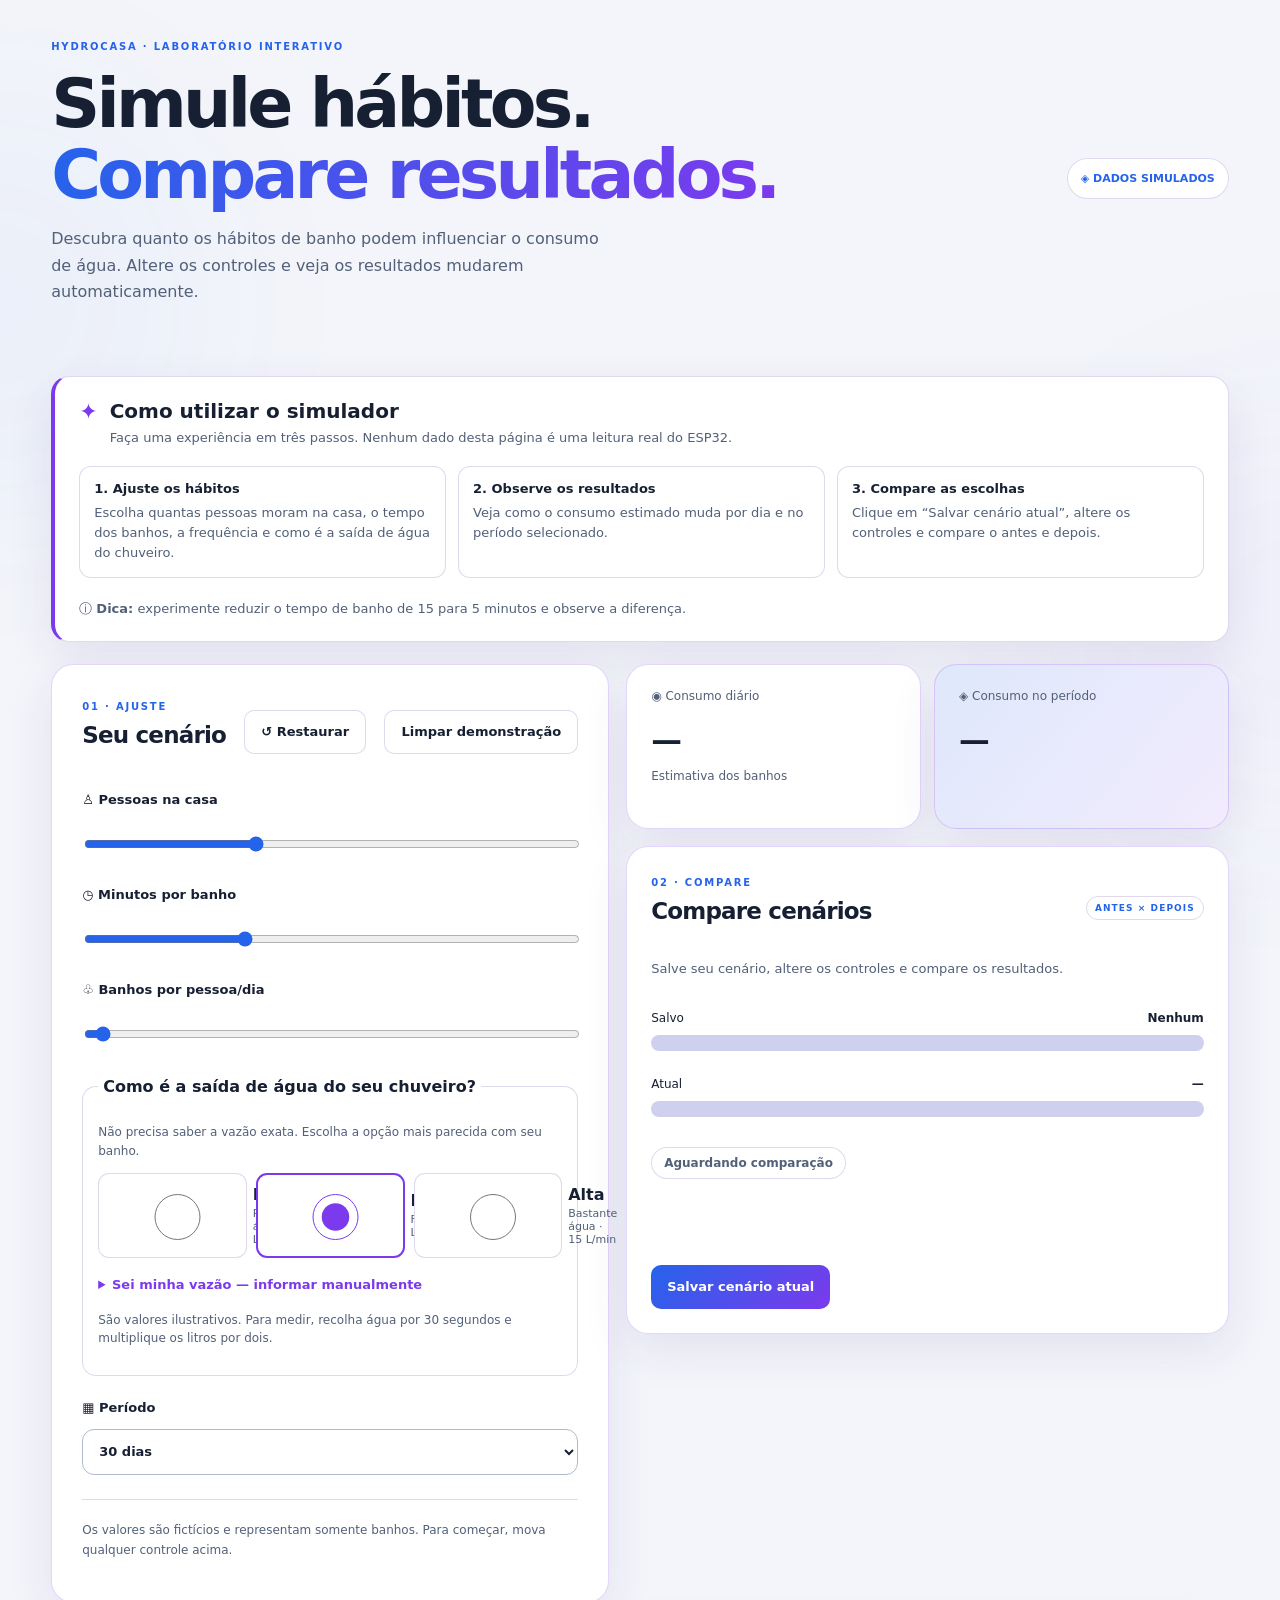
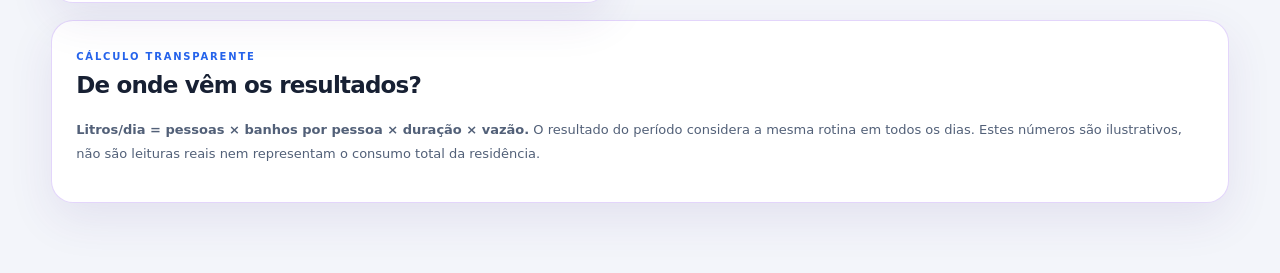
==== commit 2212d8bd: "ux: oferecer opções simples de vazão com entrada manual opcional" ====
--- a/HydroCasa_ESP32_LittleFS1.0.0-20261001T112649Z-1-001/HydroCasa_ESP32_LittleFS1.0.0/data/simulador.html
+++ b/HydroCasa_ESP32_LittleFS1.0.0-20261001T112649Z-1-001/HydroCasa_ESP32_LittleFS1.0.0/data/simulador.html
@@ -1,5 +1,18 @@
 <!doctype html>
 <html lang="pt-BR"><head><meta charset="UTF-8"><meta name="viewport" content="width=device-width,initial-scale=1"><meta name="color-scheme" content="light dark"><title>Simulador isolado | HydroCasa</title><link rel="stylesheet" href="style.css"><style>
+.sim-flow-options{min-width:0;border:1px solid var(--line);border-radius:14px;padding:15px;margin:13px 0;background:var(--surface2)}
+.sim-flow-options legend{font-weight:750;padding:0 5px;color:var(--text)}
+.sim-flow-options>p,.sim-flow-note{font-size:12px;line-height:1.55;color:var(--muted)}
+.sim-flow-choices{display:grid;grid-template-columns:repeat(3,minmax(0,1fr));gap:9px;margin:12px 0}
+.sim-flow-choices label{display:flex;align-items:center;gap:8px;border:1px solid var(--line);padding:11px 9px;border-radius:11px;cursor:pointer;background:var(--surface)}
+.sim-flow-choices label:has(input:checked){border:2px solid var(--primary2);padding:10px 8px}
+.sim-flow-choices input{accent-color:var(--primary2);flex:none}
+.sim-flow-choices label span{display:grid;gap:3px}
+.sim-flow-choices label small{font-size:11px;color:var(--muted)}
+.sim-flow-options details summary{cursor:pointer;font-size:13px;color:var(--primary2);padding:7px 0}
+.sim-flow-options details .sim-control{margin:5px 0}
+.sim-flow-options input:focus-visible,.sim-flow-options summary:focus-visible{outline:3px solid var(--primary2);outline-offset:3px}
+@media(max-width:720px){.sim-flow-choices{grid-template-columns:1fr}}
 .sim-howto{margin:16px 0 22px;padding:22px 24px;border:1px solid var(--line);border-left:4px solid var(--primary2);border-radius:18px;background:var(--surface);box-shadow:var(--shadow)}
 .sim-howto-heading{display:flex;align-items:flex-start;gap:12px}
 .sim-howto-heading>span{font-size:22px;color:var(--primary2)}
@@ -18,7 +31,7 @@
 <section class="sim-howto" aria-labelledby="simHowtoTitle">
   <div class="sim-howto-heading"><span aria-hidden="true">✦</span><div><h2 id="simHowtoTitle">Como utilizar o simulador</h2><p>Faça uma experiência em três passos. Nenhum dado desta página é uma leitura real do ESP32.</p></div></div>
   <ol class="sim-howto-steps">
-    <li><strong>1. Ajuste os hábitos</strong><span>Escolha quantas pessoas moram na casa, o tempo dos banhos, a frequência e a vazão.</span></li>
+    <li><strong>1. Ajuste os hábitos</strong><span>Escolha quantas pessoas moram na casa, o tempo dos banhos, a frequência e como é a saída de água do chuveiro.</span></li>
     <li><strong>2. Observe os resultados</strong><span>Veja como o consumo estimado muda por dia e no período selecionado.</span></li>
     <li><strong>3. Compare as escolhas</strong><span>Clique em “Salvar cenário atual”, altere os controles e compare o antes e depois.</span></li>
   </ol>
@@ -28,7 +41,13 @@
 <label class="sim-control">♙ Pessoas na casa <output id="simResidentsValue"></output><input id="simResidents" type="range" min="1" max="10" value="4"></label>
 <label class="sim-control">◷ Minutos por banho <output id="simDurationValue"></output><input id="simDuration" type="range" min="1" max="30" value="10"></label>
 <label class="sim-control">♧ Banhos por pessoa/dia <output id="simShowersValue"></output><input id="simShowers" type="range" min="1" max="4" value="1"></label>
-<label class="sim-control">≋ Vazão estimada <output id="simFlowValue"></output><input id="simFlow" type="range" min="3" max="20" value="9"></label>
+<fieldset class="sim-flow-options"><legend>Como é a saída de água do seu chuveiro?</legend><p>Não precisa saber a vazão exata. Escolha a opção mais parecida com seu banho.</p><div class="sim-flow-choices">
+<label><input type="radio" name="simFlowPreset" value="5"><span><strong>Baixa</strong><small>Pouca água · 5 L/min</small></span></label>
+<label><input type="radio" name="simFlowPreset" value="9" checked><span><strong>Moderada</strong><small>Fluxo normal · 9 L/min</small></span></label>
+<label><input type="radio" name="simFlowPreset" value="15"><span><strong>Alta</strong><small>Bastante água · 15 L/min</small></span></label>
+</div><details id="simManualFlow"><summary>Sei minha vazão — informar manualmente</summary>
+<label class="sim-control" for="simFlow">Vazão em litros por minuto <output id="simFlowValue">9 L/min</output><input id="simFlow" type="number" min="3" max="20" step="0.1" inputmode="decimal" value="9"></label>
+</details><p class="sim-flow-note">São valores ilustrativos. Para medir, recolha água por 30 segundos e multiplique os litros por dois.</p></fieldset>
 <label class="sim-control">▦ Período <select id="simDays"><option value="7">7 dias</option><option value="30" selected>30 dias</option><option value="365">365 dias</option></select></label>
 <p class="sim-disclaimer">Os valores são fictícios e representam somente banhos. Para começar, mova qualquer controle acima.</p></section>
 <section class="sim-results"><div class="sim-stats"><article class="glass-card sim-stat"><span>◉ Consumo diário</span><strong id="simDaily">—</strong><small>Estimativa dos banhos</small></article><article class="glass-card sim-stat sim-highlight"><span>◈ Consumo no período</span><strong id="simTotal">—</strong><small id="simPeriodCaption"></small></article></div>
@@ -37,9 +56,9 @@
 <span id="simTrend" class="sim-trend">Aguardando comparação</span><p id="simDifference" class="sim-difference" role="status" tabindex="-1"></p><button id="simSave" type="button" class="primary-btn">Salvar cenário atual</button></article></section></div>
 <article class="glass-card sim-method"><span class="eyebrow">CÁLCULO TRANSPARENTE</span><h2>De onde vêm os resultados?</h2><p><b>Litros/dia = pessoas × banhos por pessoa × duração × vazão.</b> O resultado do período considera a mesma rotina em todos os dias. Estes números são ilustrativos, não são leituras reais nem representam o consumo total da residência.</p></article></main> 
 <script id="simulatorPageScript">
-(()=>{const el=id=>document.getElementById(id),ids=['simResidents','simDuration','simShowers','simFlow','simDays'],defaults=[4,10,1,9,30];let saved=null;const fmt=n=>n.toLocaleString('pt-BR',{maximumFractionDigits:2}),current=()=>ids.map(id=>+el(id).value),compute=v=>v[0]*v[1]*v[2]*v[3]*v[4];function render(){const v=current(),total=compute(v),daily=total/v[4];['simResidentsValue','simDurationValue','simShowersValue','simFlowValue'].forEach((id,i)=>el(id).textContent=[v[0],v[1]+' min',v[2],v[3]+' L/min'][i]);el('simDaily').textContent=fmt(daily)+' L';el('simTotal').textContent=fmt(total/1000)+' m³';el('simPeriodCaption').textContent=v[4]+' dias';el('simCurrentLabel').textContent=fmt(total/1000)+' m³';const before=saved===null?null:compute([...saved.slice(0,4),v[4]]),max=Math.max(before||0,total,1);el('simSavedLabel').textContent=before===null?'Nenhum':fmt(before/1000)+' m³';el('simSavedBar').style.width=(before===null?0:before/max*100)+'%';el('simCurrentBar').style.width=(total/max*100)+'%';const trend=el('simTrend');trend.textContent=before===null?'Aguardando comparação':total===before?'Consumo equivalente':total<before?'↓ Menor consumo estimado':'↑ Maior consumo estimado';trend.dataset.direction=before===null?'none':total===before?'equal':total<before?'down':'up';const out=el('simDifference');if(before===null){out.textContent='Salve um cenário para iniciar a comparação.';out.className='sim-difference';}else if(total===before){out.textContent='Nenhuma diferença entre os cenários.';out.className='sim-difference';}else{const delta=(total-before)/before*100;out.textContent=(delta<0?'↓ Redução de ':'↑ Aumento de ')+fmt(Math.abs(delta))+'% ('+fmt(Math.abs(total-before)/1000)+' m³ no período).';out.className='sim-difference '+(delta<0?'sim-good':'sim-warn');}}
+(()=>{const el=id=>document.getElementById(id),ids=['simResidents','simDuration','simShowers','simFlow','simDays'],defaults=[4,10,1,9,30];let saved=null;const presets=[5,9,15];const fmt=n=>n.toLocaleString('pt-BR',{maximumFractionDigits:2}),current=()=>ids.map(id=>+el(id).value),compute=v=>v[0]*v[1]*v[2]*v[3]*v[4];function render(){const v=current(),total=compute(v),daily=total/v[4];['simResidentsValue','simDurationValue','simShowersValue','simFlowValue'].forEach((id,i)=>el(id).textContent=[v[0],v[1]+' min',v[2],v[3]+' L/min'][i]);el('simDaily').textContent=fmt(daily)+' L';el('simTotal').textContent=fmt(total/1000)+' m³';el('simPeriodCaption').textContent=v[4]+' dias';el('simCurrentLabel').textContent=fmt(total/1000)+' m³';const before=saved===null?null:compute([...saved.slice(0,4),v[4]]),max=Math.max(before||0,total,1);el('simSavedLabel').textContent=before===null?'Nenhum':fmt(before/1000)+' m³';el('simSavedBar').style.width=(before===null?0:before/max*100)+'%';el('simCurrentBar').style.width=(total/max*100)+'%';const trend=el('simTrend');trend.textContent=before===null?'Aguardando comparação':total===before?'Consumo equivalente':total<before?'↓ Menor consumo estimado':'↑ Maior consumo estimado';trend.dataset.direction=before===null?'none':total===before?'equal':total<before?'down':'up';const out=el('simDifference');if(before===null){out.textContent='Salve um cenário para iniciar a comparação.';out.className='sim-difference';}else if(total===before){out.textContent='Nenhuma diferença entre os cenários.';out.className='sim-difference';}else{const delta=(total-before)/before*100;out.textContent=(delta<0?'↓ Redução de ':'↑ Aumento de ')+fmt(Math.abs(delta))+'% ('+fmt(Math.abs(total-before)/1000)+' m³ no período).';out.className='sim-difference '+(delta<0?'sim-good':'sim-warn');}}
 // Somente postMessage com números limitados; sem acesso a storage ou rede do ESP32.
 let demoDelay=0;
 function publishDemo(){clearTimeout(demoDelay);demoDelay=setTimeout(()=>window.parent.postMessage({type:'hydrocasa-demo-values',v:current()},'*'),200);}
-ids.forEach(id=>el(id).addEventListener('input',()=>{publishDemo();render();document.querySelectorAll('.sim-stat strong').forEach(node=>{node.classList.remove('sim-value-change');void node.offsetWidth;node.classList.add('sim-value-change')})}));el('simSave').addEventListener('click',()=>{saved=current();render();el('simDifference').focus()});el('simClearDemo').addEventListener('click',()=>{window.parent.postMessage({type:'hydrocasa-demo-clear'},'*');});el('simReset').addEventListener('click',()=>{ids.forEach((id,i)=>el(id).value=defaults[i]);saved=null;render();publishDemo()});render();publishDemo();window.addEventListener('message',event=>{if(event.source!==window.parent||event.data?.type!=='hydrocasa-demo-clear-inputs')return;ids.forEach((id,i)=>el(id).value=defaults[i]);saved=null;render();});})();
+function syncFlowChoice(){const v=Number(el('simFlow').value);const match=presets.find(n=>n===v);document.querySelectorAll('[name="simFlowPreset"]').forEach(r=>r.checked=match===Number(r.value));el('simManualFlow').open=!match;}\nfunction flowChanged(){syncFlowChoice();publishDemo();render();}\ndocument.querySelectorAll('[name="simFlowPreset"]').forEach(r=>r.addEventListener('change',()=>{if(!r.checked)return;el('simFlow').value=r.value;el('simManualFlow').open=false;publishDemo();render();}));\nids.forEach(id=>el(id).addEventListener('input',()=>{if(id==='simFlow')syncFlowChoice();publishDemo();render();document.querySelectorAll('.sim-stat strong').forEach(node=>{node.classList.remove('sim-value-change');void node.offsetWidth;node.classList.add('sim-value-change')})}));el('simSave').addEventListener('click',()=>{saved=current();render();el('simDifference').focus()});el('simClearDemo').addEventListener('click',()=>{window.parent.postMessage({type:'hydrocasa-demo-clear'},'*');});el('simReset').addEventListener('click',()=>{ids.forEach((id,i)=>el(id).value=defaults[i]);saved=null;syncFlowChoice();render();publishDemo()});syncFlowChoice();render();publishDemo();window.addEventListener('message',event=>{if(event.source!==window.parent||event.data?.type!=='hydrocasa-demo-clear-inputs')return;ids.forEach((id,i)=>el(id).value=defaults[i]);saved=null;syncFlowChoice();render();});})();
 </script><script>window.addEventListener('message',event=>{if(event.source!==window.parent||!event.data)return;if(event.data.type==='hydrocasa-simulator-theme')document.body.classList.toggle('dark',event.data.dark===true);});</script><script id="simulatorResizeScript">(()=>{let last=0;const report=()=>{const height=Math.ceil(document.querySelector('.simulator-page').getBoundingClientRect().bottom+12);if(height===last||height<200||height>6000)return;last=height;window.parent.postMessage({type:'hydrocasa-simulator-height',height},'*');};if('ResizeObserver' in window)new ResizeObserver(report).observe(document.querySelector('.simulator-page'));window.addEventListener('load',report);window.addEventListener('resize',report);requestAnimationFrame(report)})();</script></body></html>
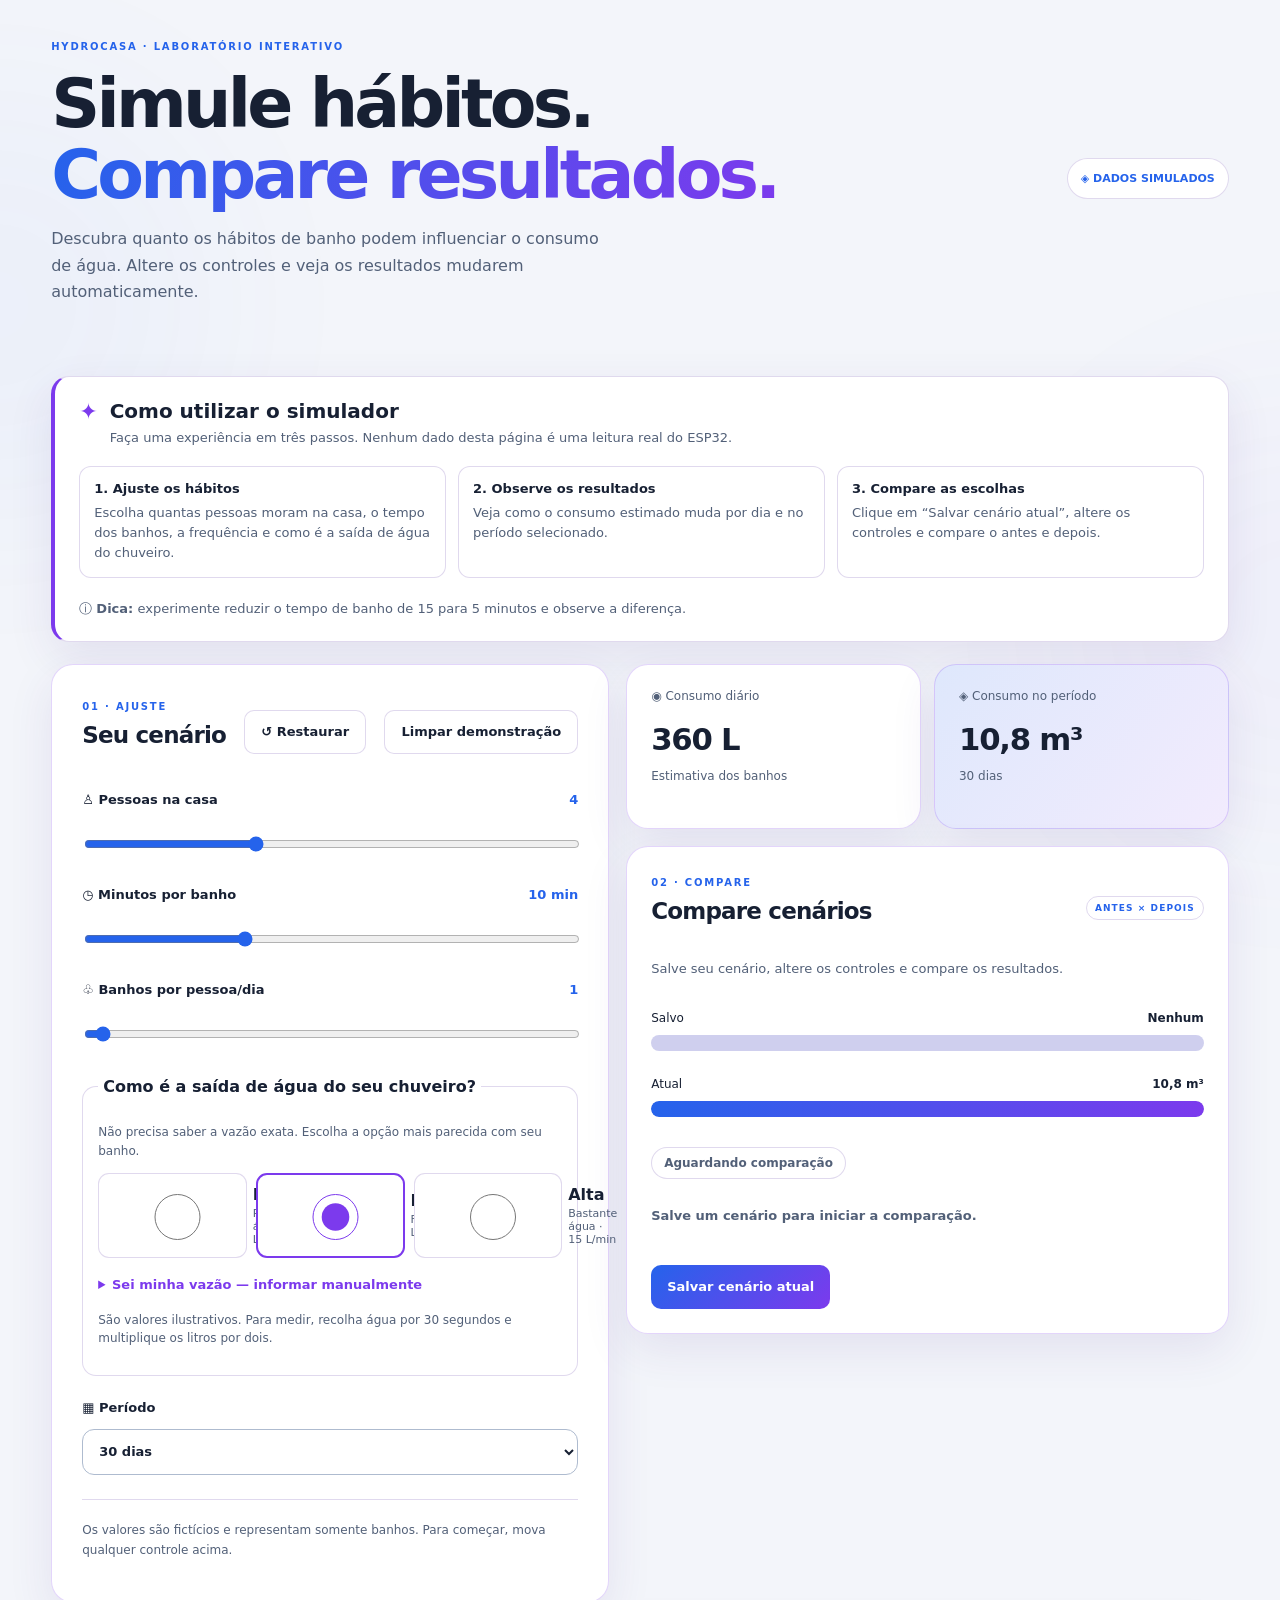
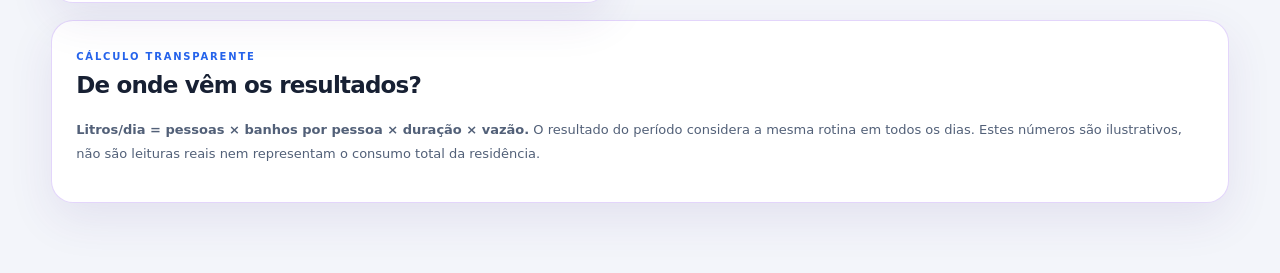
==== commit 6f87eb4b: "fix: corrigir sintaxe de integração das opções de vazão" ====
--- a/HydroCasa_ESP32_LittleFS1.0.0-20261001T112649Z-1-001/HydroCasa_ESP32_LittleFS1.0.0/data/simulador.html
+++ b/HydroCasa_ESP32_LittleFS1.0.0-20261001T112649Z-1-001/HydroCasa_ESP32_LittleFS1.0.0/data/simulador.html
@@ -60,5 +60,8 @@
 // Somente postMessage com números limitados; sem acesso a storage ou rede do ESP32.
 let demoDelay=0;
 function publishDemo(){clearTimeout(demoDelay);demoDelay=setTimeout(()=>window.parent.postMessage({type:'hydrocasa-demo-values',v:current()},'*'),200);}
-function syncFlowChoice(){const v=Number(el('simFlow').value);const match=presets.find(n=>n===v);document.querySelectorAll('[name="simFlowPreset"]').forEach(r=>r.checked=match===Number(r.value));el('simManualFlow').open=!match;}\nfunction flowChanged(){syncFlowChoice();publishDemo();render();}\ndocument.querySelectorAll('[name="simFlowPreset"]').forEach(r=>r.addEventListener('change',()=>{if(!r.checked)return;el('simFlow').value=r.value;el('simManualFlow').open=false;publishDemo();render();}));\nids.forEach(id=>el(id).addEventListener('input',()=>{if(id==='simFlow')syncFlowChoice();publishDemo();render();document.querySelectorAll('.sim-stat strong').forEach(node=>{node.classList.remove('sim-value-change');void node.offsetWidth;node.classList.add('sim-value-change')})}));el('simSave').addEventListener('click',()=>{saved=current();render();el('simDifference').focus()});el('simClearDemo').addEventListener('click',()=>{window.parent.postMessage({type:'hydrocasa-demo-clear'},'*');});el('simReset').addEventListener('click',()=>{ids.forEach((id,i)=>el(id).value=defaults[i]);saved=null;syncFlowChoice();render();publishDemo()});syncFlowChoice();render();publishDemo();window.addEventListener('message',event=>{if(event.source!==window.parent||event.data?.type!=='hydrocasa-demo-clear-inputs')return;ids.forEach((id,i)=>el(id).value=defaults[i]);saved=null;syncFlowChoice();render();});})();
+function syncFlowChoice(){const v=Number(el('simFlow').value);const match=presets.find(n=>n===v);document.querySelectorAll('[name="simFlowPreset"]').forEach(r=>r.checked=match===Number(r.value));el('simManualFlow').open=!match;}
+function flowChanged(){syncFlowChoice();publishDemo();render();}
+document.querySelectorAll('[name="simFlowPreset"]').forEach(r=>r.addEventListener('change',()=>{if(!r.checked)return;el('simFlow').value=r.value;el('simManualFlow').open=false;publishDemo();render();}));
+ids.forEach(id=>el(id).addEventListener('input',()=>{if(id==='simFlow')syncFlowChoice();publishDemo();render();document.querySelectorAll('.sim-stat strong').forEach(node=>{node.classList.remove('sim-value-change');void node.offsetWidth;node.classList.add('sim-value-change')})}));el('simSave').addEventListener('click',()=>{saved=current();render();el('simDifference').focus()});el('simClearDemo').addEventListener('click',()=>{window.parent.postMessage({type:'hydrocasa-demo-clear'},'*');});el('simReset').addEventListener('click',()=>{ids.forEach((id,i)=>el(id).value=defaults[i]);saved=null;syncFlowChoice();render();publishDemo()});syncFlowChoice();render();publishDemo();window.addEventListener('message',event=>{if(event.source!==window.parent||event.data?.type!=='hydrocasa-demo-clear-inputs')return;ids.forEach((id,i)=>el(id).value=defaults[i]);saved=null;syncFlowChoice();render();});})();
 </script><script>window.addEventListener('message',event=>{if(event.source!==window.parent||!event.data)return;if(event.data.type==='hydrocasa-simulator-theme')document.body.classList.toggle('dark',event.data.dark===true);});</script><script id="simulatorResizeScript">(()=>{let last=0;const report=()=>{const height=Math.ceil(document.querySelector('.simulator-page').getBoundingClientRect().bottom+12);if(height===last||height<200||height>6000)return;last=height;window.parent.postMessage({type:'hydrocasa-simulator-height',height},'*');};if('ResizeObserver' in window)new ResizeObserver(report).observe(document.querySelector('.simulator-page'));window.addEventListener('load',report);window.addEventListener('resize',report);requestAnimationFrame(report)})();</script></body></html>
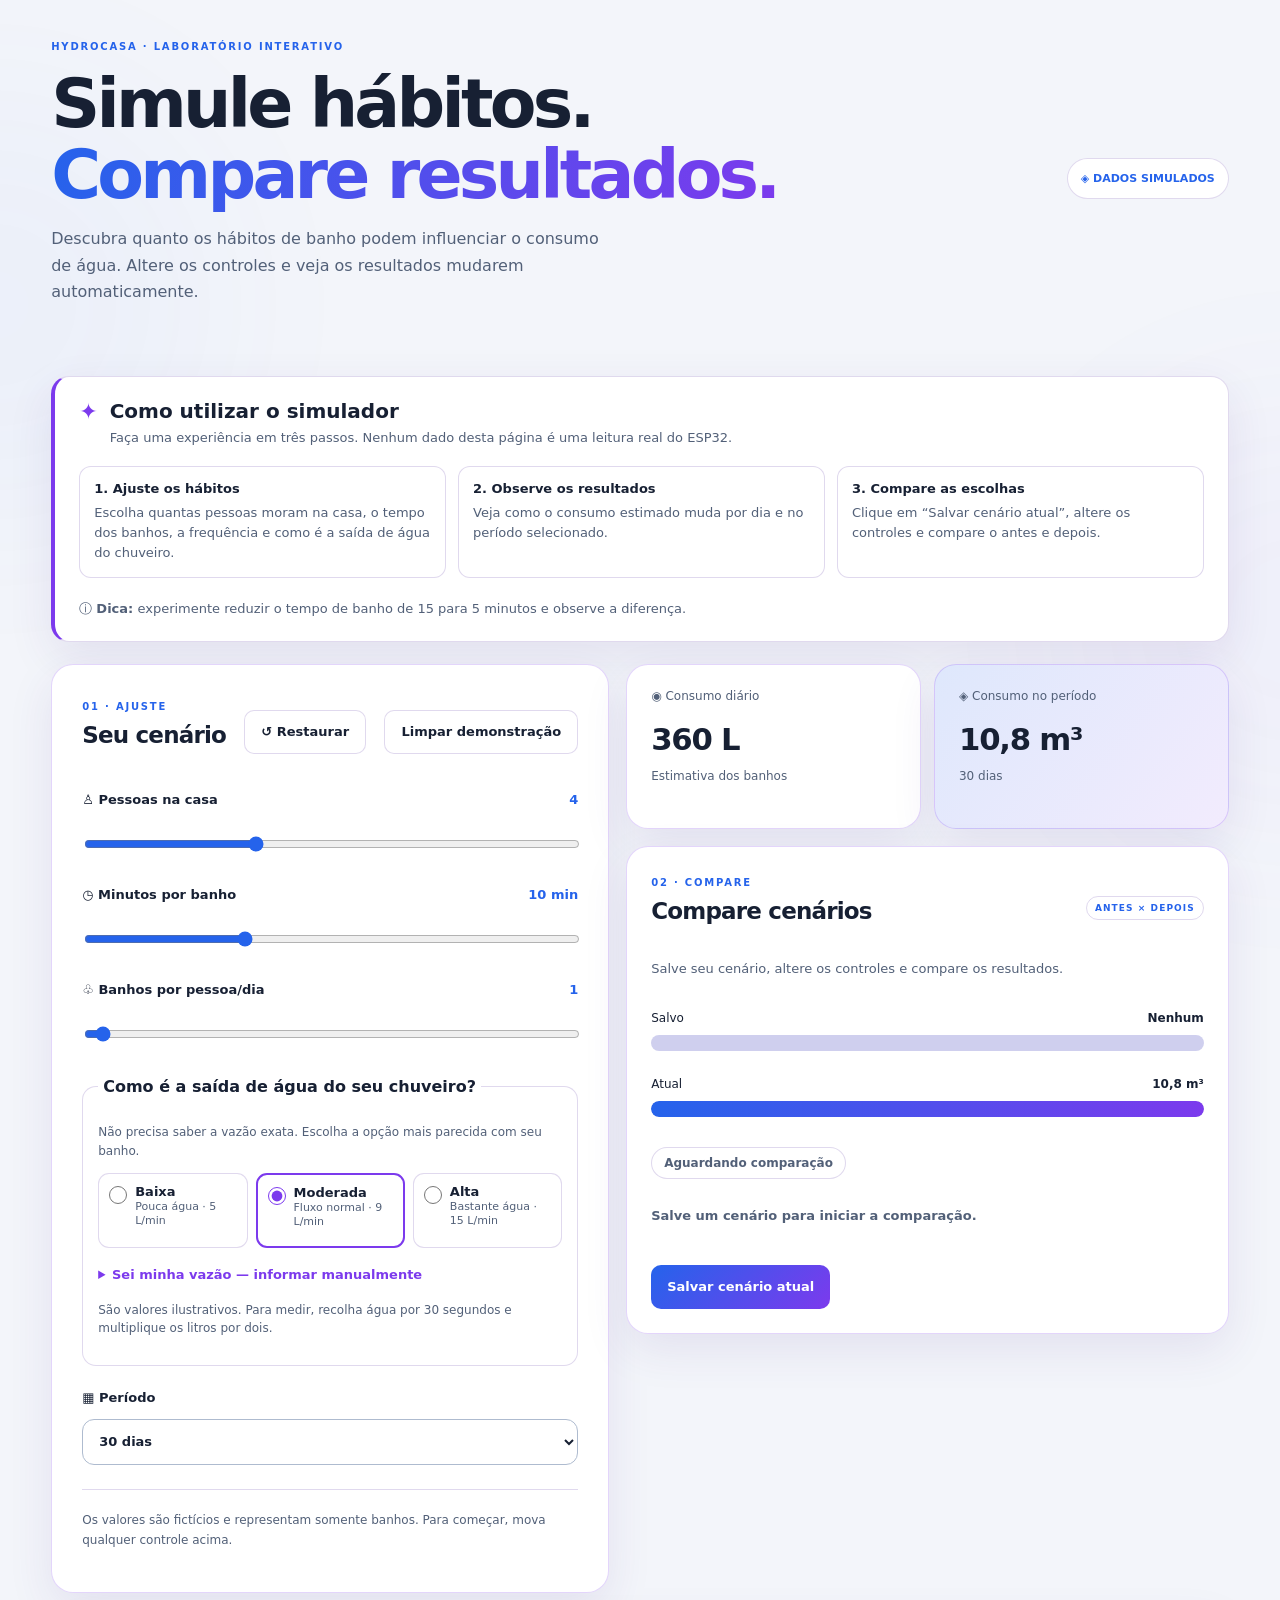
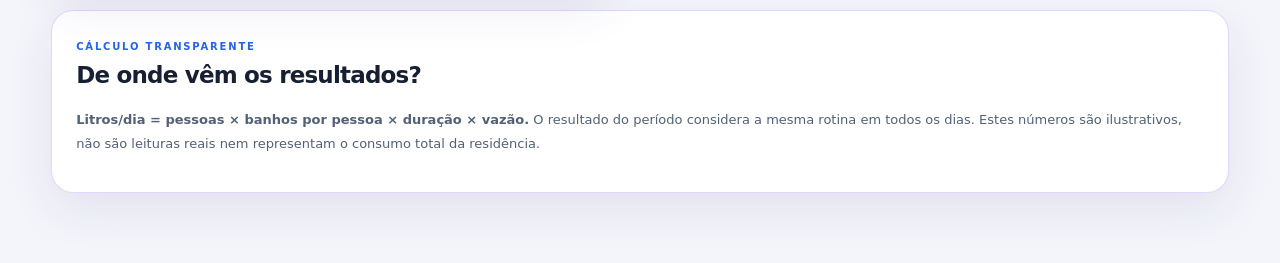
==== commit 661ea80c: "fix: restaurar logo e tour, corrigir vazão e adicionar consulta do perfil" ====
--- a/HydroCasa_ESP32_LittleFS1.0.0-20261001T112649Z-1-001/HydroCasa_ESP32_LittleFS1.0.0/data/simulador.html
+++ b/HydroCasa_ESP32_LittleFS1.0.0-20261001T112649Z-1-001/HydroCasa_ESP32_LittleFS1.0.0/data/simulador.html
@@ -13,6 +13,13 @@
 .sim-flow-options details .sim-control{margin:5px 0}
 .sim-flow-options input:focus-visible,.sim-flow-options summary:focus-visible{outline:3px solid var(--primary2);outline-offset:3px}
 @media(max-width:720px){.sim-flow-choices{grid-template-columns:1fr}}
+.sim-flow-options .sim-flow-choices{display:grid!important;grid-template-columns:repeat(3,minmax(0,1fr))!important;gap:8px!important;min-width:0}
+.sim-flow-options .sim-flow-choices label{box-sizing:border-box;min-width:0;width:100%;height:auto;min-height:75px;padding:10px!important;display:flex!important;align-items:flex-start;gap:8px;overflow-wrap:anywhere;overflow:hidden}
+.sim-flow-options .sim-flow-choices input[type="radio"]{appearance:auto!important;flex:0 0 18px!important;display:block!important;width:18px!important;height:18px!important;min-width:18px!important;min-height:18px!important;margin:2px 0 0!important;padding:0!important;border-radius:50%;box-shadow:none!important;position:static!important;transform:none!important}
+.sim-flow-options .sim-flow-choices label span{min-width:0;flex:1 1 0;display:block!important}
+.sim-flow-options .sim-flow-choices label strong{display:block;font-size:13px;line-height:1.25}
+.sim-flow-options .sim-flow-choices label small{display:block;line-height:1.3;font-size:11px;word-break:normal}
+@media(max-width:540px){.sim-flow-options .sim-flow-choices{grid-template-columns:1fr!important}.sim-flow-options .sim-flow-choices label{min-height:52px;align-items:center}}
 .sim-howto{margin:16px 0 22px;padding:22px 24px;border:1px solid var(--line);border-left:4px solid var(--primary2);border-radius:18px;background:var(--surface);box-shadow:var(--shadow)}
 .sim-howto-heading{display:flex;align-items:flex-start;gap:12px}
 .sim-howto-heading>span{font-size:22px;color:var(--primary2)}
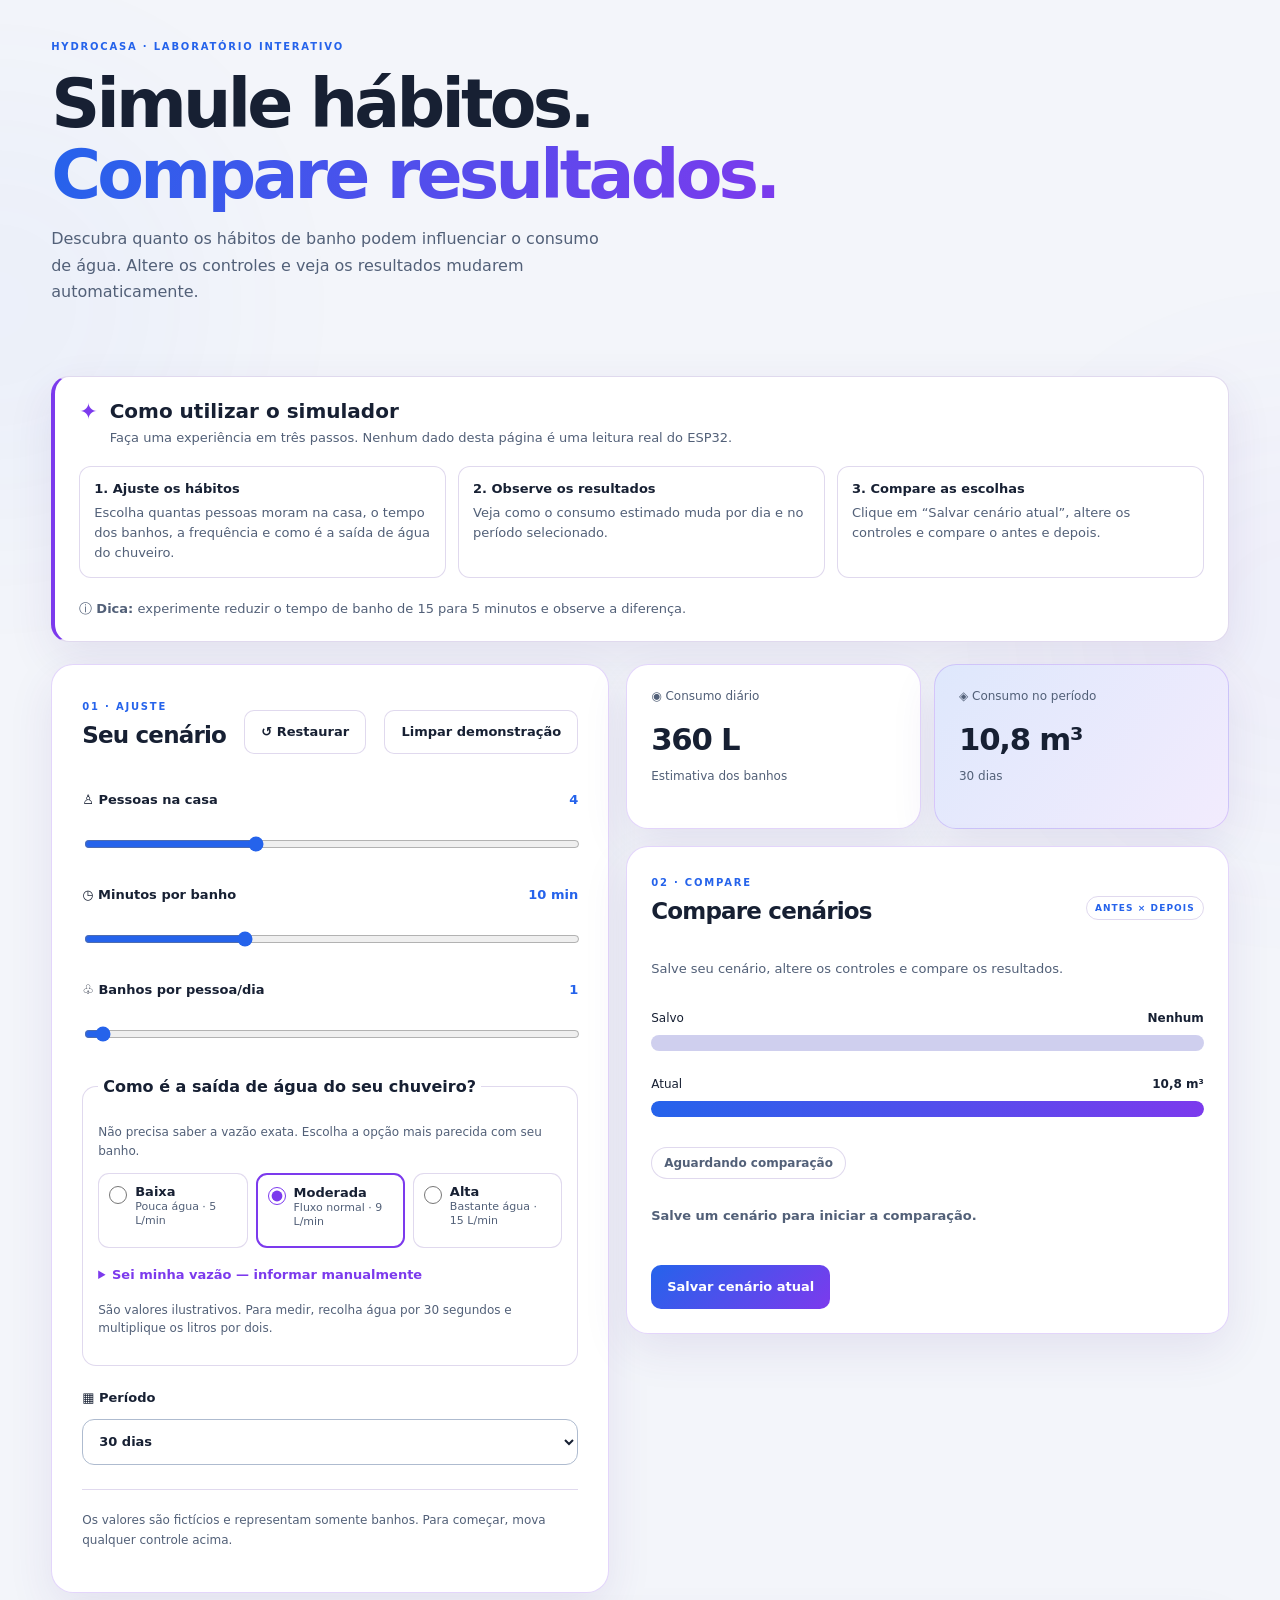
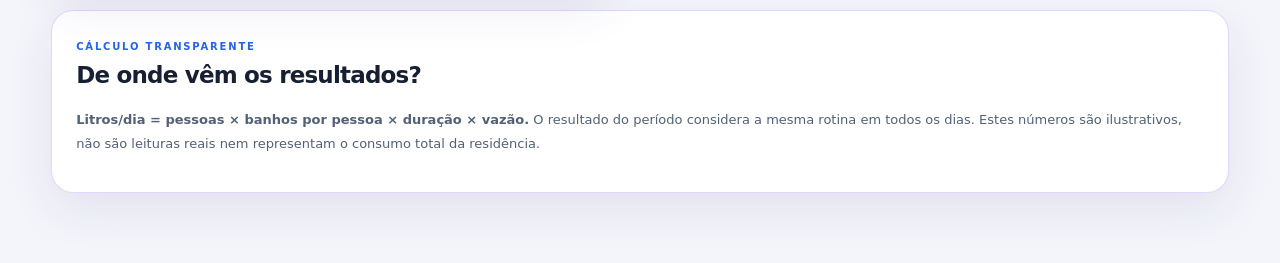
==== commit 750309a7: "style: simplificar botões, remover selo e manter apenas personalização da residência" ====
--- a/HydroCasa_ESP32_LittleFS1.0.0-20261001T112649Z-1-001/HydroCasa_ESP32_LittleFS1.0.0/data/simulador.html
+++ b/HydroCasa_ESP32_LittleFS1.0.0-20261001T112649Z-1-001/HydroCasa_ESP32_LittleFS1.0.0/data/simulador.html
@@ -34,7 +34,7 @@
 @media(prefers-reduced-motion:reduce){.sim-howto *{transition:none!important;animation:none!important}}
 </style></head>
 <body class="simulator-standalone"><div class="ambient ambient-a" aria-hidden="true"></div><div class="ambient ambient-b" aria-hidden="true"></div><main class="shell simulator-page" id="simulator-page">
-<header class="sim-hero"><div><span class="eyebrow">HYDROCASA · LABORATÓRIO INTERATIVO</span><h1 id="simulatorTitle" tabindex="-1">Simule hábitos.<br><em>Compare resultados.</em></h1><p>Descubra quanto os hábitos de banho podem influenciar o consumo de água. Altere os controles e veja os resultados mudarem automaticamente.</p></div><span class="sim-pill">◈ DADOS SIMULADOS</span></header>
+<header class="sim-hero"><div><span class="eyebrow">HYDROCASA · LABORATÓRIO INTERATIVO</span><h1 id="simulatorTitle" tabindex="-1">Simule hábitos.<br><em>Compare resultados.</em></h1><p>Descubra quanto os hábitos de banho podem influenciar o consumo de água. Altere os controles e veja os resultados mudarem automaticamente.</p></div></header>
 <section class="sim-howto" aria-labelledby="simHowtoTitle">
   <div class="sim-howto-heading"><span aria-hidden="true">✦</span><div><h2 id="simHowtoTitle">Como utilizar o simulador</h2><p>Faça uma experiência em três passos. Nenhum dado desta página é uma leitura real do ESP32.</p></div></div>
   <ol class="sim-howto-steps">
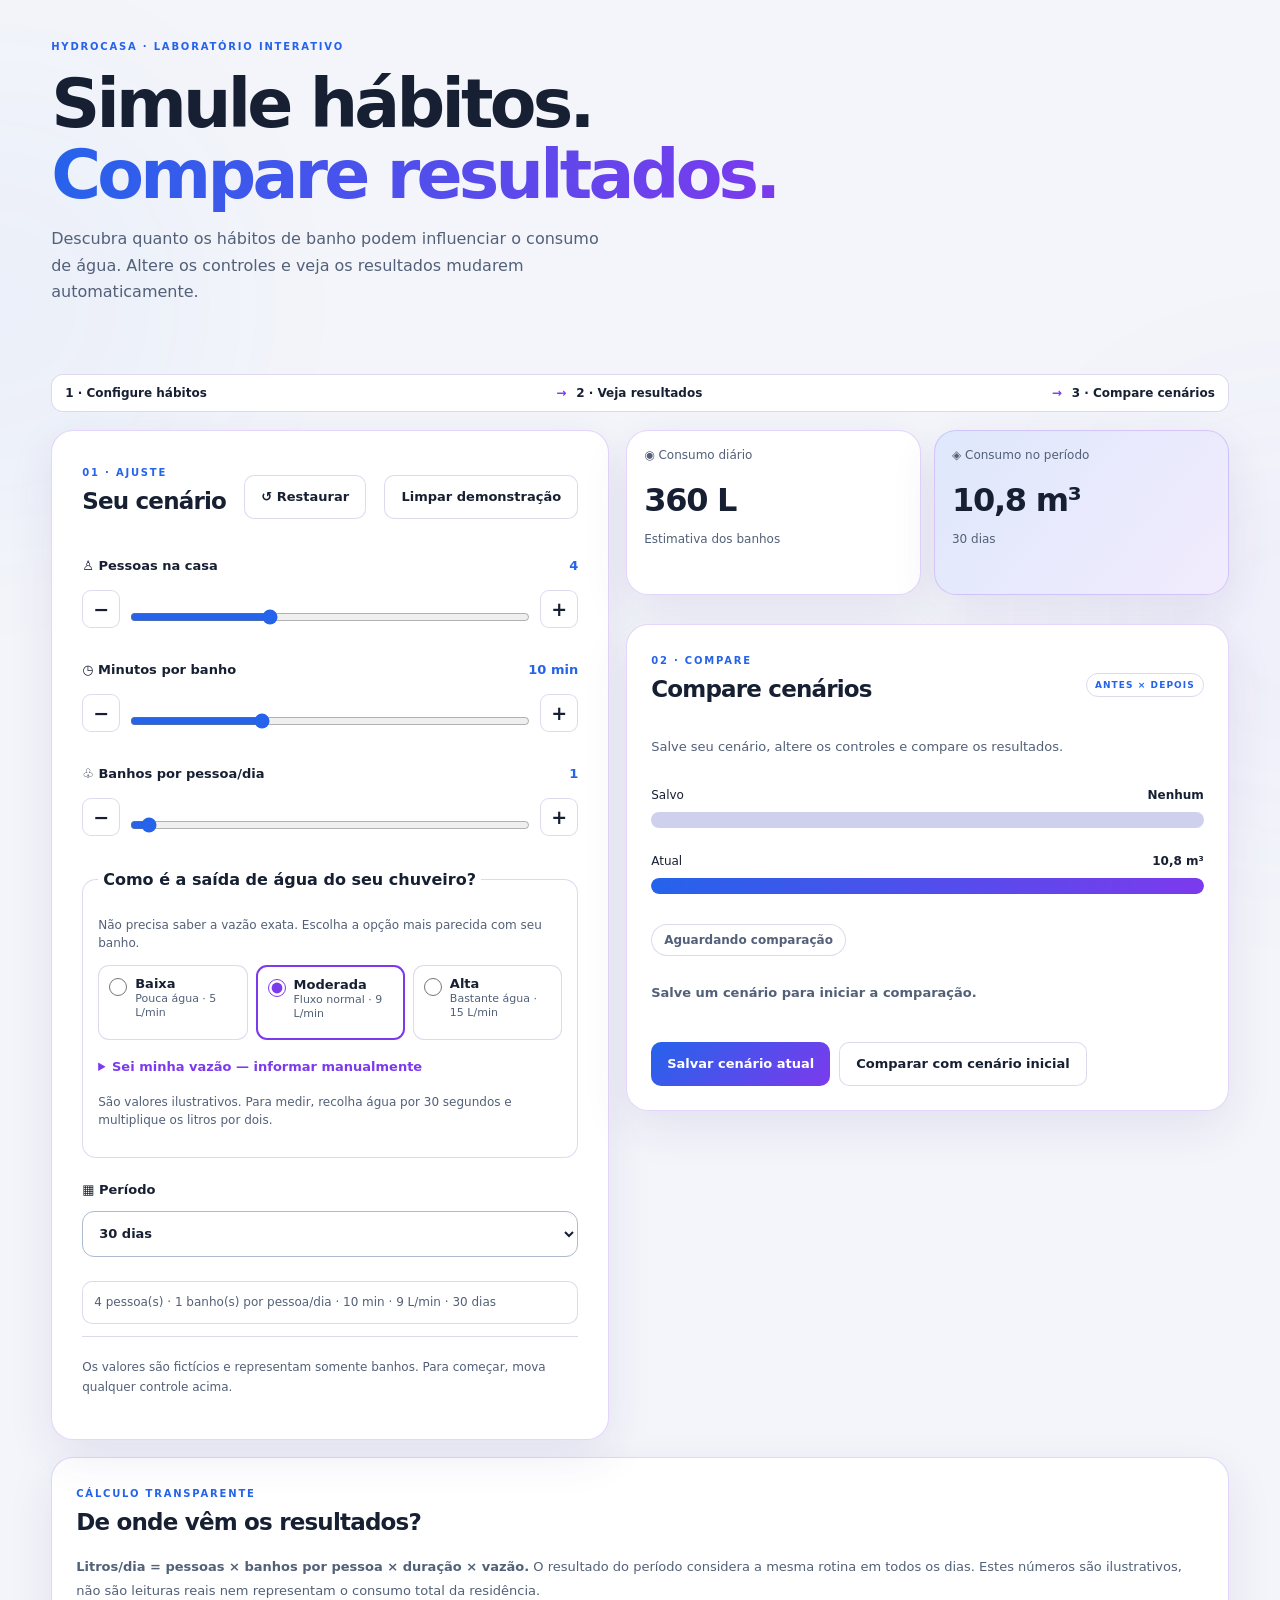
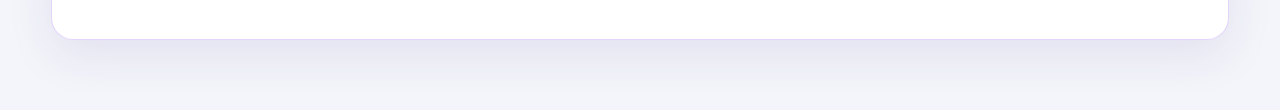
==== commit 84774f0e: "ux: simplificar etapas, aprimorar controles e comparação do simulador" ====
--- a/HydroCasa_ESP32_LittleFS1.0.0-20261001T112649Z-1-001/HydroCasa_ESP32_LittleFS1.0.0/data/simulador.html
+++ b/HydroCasa_ESP32_LittleFS1.0.0-20261001T112649Z-1-001/HydroCasa_ESP32_LittleFS1.0.0/data/simulador.html
@@ -32,22 +32,30 @@
 .sim-howto-tip{margin:0;padding-top:9px}
 @media(max-width:740px){.sim-howto{padding:17px}.sim-howto-steps{grid-template-columns:1fr}}
 @media(prefers-reduced-motion:reduce){.sim-howto *{transition:none!important;animation:none!important}}
+
+/* Guia compacto, entradas de precisão e resumo; restrito ao Simulador. */
+.sim-steps-compact{display:flex;align-items:center;justify-content:space-between;gap:8px;flex-wrap:wrap;margin:14px 0 18px;padding:11px 13px;border:1px solid var(--line);background:var(--surface);border-radius:12px}
+.sim-steps-compact span{font-size:12px;font-weight:700;color:var(--text)}
+.sim-steps-compact span+span:before{content:"→";color:var(--primary2);margin-right:10px}
+.sim-range-row{display:flex;align-items:center;gap:8px;width:100%;margin-top:7px}
+.sim-range-row input[type=range]{min-width:0;flex:1}
+.sim-stepper-btn{min-width:38px;min-height:38px;padding:5px;border:1px solid var(--line);background:var(--surface2);color:var(--text);border-radius:9px;font-size:19px;cursor:pointer}
+.sim-summary{font-size:12px;color:var(--muted);line-height:1.55;padding:11px;border-radius:10px;border:1px solid var(--line);background:var(--surface2)}
+.sim-results .sim-stats{margin-bottom:12px}.sim-results .sim-stat{padding:17px}
+.sim-results .sim-stat strong{font-size:clamp(23px,2.8vw,32px);line-height:1.25}
+.sim-compare-actions{display:flex;gap:9px;flex-wrap:wrap;align-items:center}
+.sim-compare-actions button{min-height:44px}
+.sim-stepper-btn:focus-visible,#simCompareInitial:focus-visible{outline:3px solid var(--primary2);outline-offset:3px}
+@media(max-width:700px){.sim-steps-compact{gap:6px}.sim-steps-compact span{font-size:11px}.sim-steps-compact span+span:before{margin-right:5px}.sim-stats{position:sticky;top:8px;z-index:2}.sim-compare-actions button{flex:1 1 165px}}
+@media(prefers-reduced-motion:reduce){.sim-stepper-btn{transition:none!important}}
 </style></head>
 <body class="simulator-standalone"><div class="ambient ambient-a" aria-hidden="true"></div><div class="ambient ambient-b" aria-hidden="true"></div><main class="shell simulator-page" id="simulator-page">
 <header class="sim-hero"><div><span class="eyebrow">HYDROCASA · LABORATÓRIO INTERATIVO</span><h1 id="simulatorTitle" tabindex="-1">Simule hábitos.<br><em>Compare resultados.</em></h1><p>Descubra quanto os hábitos de banho podem influenciar o consumo de água. Altere os controles e veja os resultados mudarem automaticamente.</p></div></header>
-<section class="sim-howto" aria-labelledby="simHowtoTitle">
-  <div class="sim-howto-heading"><span aria-hidden="true">✦</span><div><h2 id="simHowtoTitle">Como utilizar o simulador</h2><p>Faça uma experiência em três passos. Nenhum dado desta página é uma leitura real do ESP32.</p></div></div>
-  <ol class="sim-howto-steps">
-    <li><strong>1. Ajuste os hábitos</strong><span>Escolha quantas pessoas moram na casa, o tempo dos banhos, a frequência e como é a saída de água do chuveiro.</span></li>
-    <li><strong>2. Observe os resultados</strong><span>Veja como o consumo estimado muda por dia e no período selecionado.</span></li>
-    <li><strong>3. Compare as escolhas</strong><span>Clique em “Salvar cenário atual”, altere os controles e compare o antes e depois.</span></li>
-  </ol>
-  <p class="sim-howto-tip"><span aria-hidden="true">ⓘ</span> <strong>Dica:</strong> experimente reduzir o tempo de banho de 15 para 5 minutos e observe a diferença.</p>
-</section>
+<nav class="sim-steps-compact" aria-label="Etapas do simulador"><span>1 · Configure hábitos</span><span>2 · Veja resultados</span><span>3 · Compare cenários</span></nav>
 <div class="sim-layout"><section class="glass-card sim-controls"><div class="sim-heading"><div><span class="eyebrow">01 · AJUSTE</span><h2>Seu cenário</h2></div><button class="ghost-btn" id="simReset" type="button">↺ Restaurar</button><button class="ghost-btn" id="simClearDemo" type="button">Limpar demonstração</button></div>
-<label class="sim-control">♙ Pessoas na casa <output id="simResidentsValue"></output><input id="simResidents" type="range" min="1" max="10" value="4"></label>
-<label class="sim-control">◷ Minutos por banho <output id="simDurationValue"></output><input id="simDuration" type="range" min="1" max="30" value="10"></label>
-<label class="sim-control">♧ Banhos por pessoa/dia <output id="simShowersValue"></output><input id="simShowers" type="range" min="1" max="4" value="1"></label>
+<label class="sim-control">♙ Pessoas na casa <output id="simResidentsValue"></output><span class="sim-range-row"><button type="button" class="sim-stepper-btn" data-step-target="simResidents" data-step="-1" aria-label="Diminuir pessoas na casa">−</button><input id="simResidents" type="range" min="1" max="10" value="4"><button type="button" class="sim-stepper-btn" data-step-target="simResidents" data-step="1" aria-label="Aumentar pessoas na casa">+</button></span></label>
+<label class="sim-control">◷ Minutos por banho <output id="simDurationValue"></output><span class="sim-range-row"><button type="button" class="sim-stepper-btn" data-step-target="simDuration" data-step="-1" aria-label="Diminuir minutos por banho">−</button><input id="simDuration" type="range" min="1" max="30" value="10"><button type="button" class="sim-stepper-btn" data-step-target="simDuration" data-step="1" aria-label="Aumentar minutos por banho">+</button></span></label>
+<label class="sim-control">♧ Banhos por pessoa/dia <output id="simShowersValue"></output><span class="sim-range-row"><button type="button" class="sim-stepper-btn" data-step-target="simShowers" data-step="-1" aria-label="Diminuir banhos por pessoa/dia">−</button><input id="simShowers" type="range" min="1" max="4" value="1"><button type="button" class="sim-stepper-btn" data-step-target="simShowers" data-step="1" aria-label="Aumentar banhos por pessoa/dia">+</button></span></label>
 <fieldset class="sim-flow-options"><legend>Como é a saída de água do seu chuveiro?</legend><p>Não precisa saber a vazão exata. Escolha a opção mais parecida com seu banho.</p><div class="sim-flow-choices">
 <label><input type="radio" name="simFlowPreset" value="5"><span><strong>Baixa</strong><small>Pouca água · 5 L/min</small></span></label>
 <label><input type="radio" name="simFlowPreset" value="9" checked><span><strong>Moderada</strong><small>Fluxo normal · 9 L/min</small></span></label>
@@ -56,19 +64,19 @@
 <label class="sim-control" for="simFlow">Vazão em litros por minuto <output id="simFlowValue">9 L/min</output><input id="simFlow" type="number" min="3" max="20" step="0.1" inputmode="decimal" value="9"></label>
 </details><p class="sim-flow-note">São valores ilustrativos. Para medir, recolha água por 30 segundos e multiplique os litros por dois.</p></fieldset>
 <label class="sim-control">▦ Período <select id="simDays"><option value="7">7 dias</option><option value="30" selected>30 dias</option><option value="365">365 dias</option></select></label>
-<p class="sim-disclaimer">Os valores são fictícios e representam somente banhos. Para começar, mova qualquer controle acima.</p></section>
+<p class="sim-summary" id="simSummary" aria-live="off"></p><p class="sim-disclaimer">Os valores são fictícios e representam somente banhos. Para começar, mova qualquer controle acima.</p></section>
 <section class="sim-results"><div class="sim-stats"><article class="glass-card sim-stat"><span>◉ Consumo diário</span><strong id="simDaily">—</strong><small>Estimativa dos banhos</small></article><article class="glass-card sim-stat sim-highlight"><span>◈ Consumo no período</span><strong id="simTotal">—</strong><small id="simPeriodCaption"></small></article></div>
 <article class="glass-card sim-compare"><div class="sim-heading"><div><span class="eyebrow">02 · COMPARE</span><h2>Compare cenários</h2></div><span class="mini-tag">ANTES × DEPOIS</span></div><p>Salve seu cenário, altere os controles e compare os resultados.</p>
 <div class="sim-bars"><div><div class="sim-bar-label"><span>Salvo</span><strong id="simSavedLabel">Nenhum</strong></div><div class="sim-bar-track"><div id="simSavedBar" class="sim-bar sim-bar-muted"></div></div></div><div><div class="sim-bar-label"><span>Atual</span><strong id="simCurrentLabel">—</strong></div><div class="sim-bar-track"><div id="simCurrentBar" class="sim-bar"></div></div></div></div>
-<span id="simTrend" class="sim-trend">Aguardando comparação</span><p id="simDifference" class="sim-difference" role="status" tabindex="-1"></p><button id="simSave" type="button" class="primary-btn">Salvar cenário atual</button></article></section></div>
+<span id="simTrend" class="sim-trend">Aguardando comparação</span><p id="simDifference" class="sim-difference" role="status" tabindex="-1"></p><div class="sim-compare-actions"><button id="simSave" type="button" class="primary-btn">Salvar cenário atual</button><button id="simCompareInitial" type="button" class="ghost-btn">Comparar com cenário inicial</button></div></article></section></div>
 <article class="glass-card sim-method"><span class="eyebrow">CÁLCULO TRANSPARENTE</span><h2>De onde vêm os resultados?</h2><p><b>Litros/dia = pessoas × banhos por pessoa × duração × vazão.</b> O resultado do período considera a mesma rotina em todos os dias. Estes números são ilustrativos, não são leituras reais nem representam o consumo total da residência.</p></article></main> 
 <script id="simulatorPageScript">
-(()=>{const el=id=>document.getElementById(id),ids=['simResidents','simDuration','simShowers','simFlow','simDays'],defaults=[4,10,1,9,30];let saved=null;const presets=[5,9,15];const fmt=n=>n.toLocaleString('pt-BR',{maximumFractionDigits:2}),current=()=>ids.map(id=>+el(id).value),compute=v=>v[0]*v[1]*v[2]*v[3]*v[4];function render(){const v=current(),total=compute(v),daily=total/v[4];['simResidentsValue','simDurationValue','simShowersValue','simFlowValue'].forEach((id,i)=>el(id).textContent=[v[0],v[1]+' min',v[2],v[3]+' L/min'][i]);el('simDaily').textContent=fmt(daily)+' L';el('simTotal').textContent=fmt(total/1000)+' m³';el('simPeriodCaption').textContent=v[4]+' dias';el('simCurrentLabel').textContent=fmt(total/1000)+' m³';const before=saved===null?null:compute([...saved.slice(0,4),v[4]]),max=Math.max(before||0,total,1);el('simSavedLabel').textContent=before===null?'Nenhum':fmt(before/1000)+' m³';el('simSavedBar').style.width=(before===null?0:before/max*100)+'%';el('simCurrentBar').style.width=(total/max*100)+'%';const trend=el('simTrend');trend.textContent=before===null?'Aguardando comparação':total===before?'Consumo equivalente':total<before?'↓ Menor consumo estimado':'↑ Maior consumo estimado';trend.dataset.direction=before===null?'none':total===before?'equal':total<before?'down':'up';const out=el('simDifference');if(before===null){out.textContent='Salve um cenário para iniciar a comparação.';out.className='sim-difference';}else if(total===before){out.textContent='Nenhuma diferença entre os cenários.';out.className='sim-difference';}else{const delta=(total-before)/before*100;out.textContent=(delta<0?'↓ Redução de ':'↑ Aumento de ')+fmt(Math.abs(delta))+'% ('+fmt(Math.abs(total-before)/1000)+' m³ no período).';out.className='sim-difference '+(delta<0?'sim-good':'sim-warn');}}
+(()=>{const el=id=>document.getElementById(id),ids=['simResidents','simDuration','simShowers','simFlow','simDays'],defaults=[4,10,1,9,30];let saved=null;const presets=[5,9,15];const fmt=n=>n.toLocaleString('pt-BR',{maximumFractionDigits:2}),current=()=>ids.map(id=>+el(id).value),compute=v=>v[0]*v[1]*v[2]*v[3]*v[4];function render(){const v=current(),total=compute(v),daily=total/v[4];['simResidentsValue','simDurationValue','simShowersValue','simFlowValue'].forEach((id,i)=>el(id).textContent=[v[0],v[1]+' min',v[2],v[3]+' L/min'][i]);el('simDaily').textContent=fmt(daily)+' L';el('simTotal').textContent=fmt(total/1000)+' m³';el('simPeriodCaption').textContent=v[4]+' dias';el('simCurrentLabel').textContent=fmt(total/1000)+' m³';el('simSummary').textContent=v[0]+' pessoa(s) · '+v[2]+' banho(s) por pessoa/dia · '+v[1]+' min · '+fmt(v[3])+' L/min · '+v[4]+' dias';const before=saved===null?null:compute([...saved.slice(0,4),v[4]]),max=Math.max(before||0,total,1);el('simSavedLabel').textContent=before===null?'Nenhum':fmt(before/1000)+' m³';el('simSavedBar').style.width=(before===null?0:before/max*100)+'%';el('simCurrentBar').style.width=(total/max*100)+'%';const trend=el('simTrend');trend.textContent=before===null?'Aguardando comparação':total===before?'Consumo equivalente':total<before?'↓ Menor consumo estimado':'↑ Maior consumo estimado';trend.dataset.direction=before===null?'none':total===before?'equal':total<before?'down':'up';const out=el('simDifference');if(before===null){out.textContent='Salve um cenário para iniciar a comparação.';out.className='sim-difference';}else if(total===before){out.textContent='Nenhuma diferença entre os cenários.';out.className='sim-difference';}else{const delta=(total-before)/before*100;out.textContent=(delta<0?'↓ Redução de ':'↑ Aumento de ')+fmt(Math.abs(delta))+'% ('+fmt(Math.abs(total-before)/1000)+' m³ no período).';out.className='sim-difference '+(delta<0?'sim-good':'sim-warn');}}
 // Somente postMessage com números limitados; sem acesso a storage ou rede do ESP32.
 let demoDelay=0;
 function publishDemo(){clearTimeout(demoDelay);demoDelay=setTimeout(()=>window.parent.postMessage({type:'hydrocasa-demo-values',v:current()},'*'),200);}
 function syncFlowChoice(){const v=Number(el('simFlow').value);const match=presets.find(n=>n===v);document.querySelectorAll('[name="simFlowPreset"]').forEach(r=>r.checked=match===Number(r.value));el('simManualFlow').open=!match;}
 function flowChanged(){syncFlowChoice();publishDemo();render();}
 document.querySelectorAll('[name="simFlowPreset"]').forEach(r=>r.addEventListener('change',()=>{if(!r.checked)return;el('simFlow').value=r.value;el('simManualFlow').open=false;publishDemo();render();}));
-ids.forEach(id=>el(id).addEventListener('input',()=>{if(id==='simFlow')syncFlowChoice();publishDemo();render();document.querySelectorAll('.sim-stat strong').forEach(node=>{node.classList.remove('sim-value-change');void node.offsetWidth;node.classList.add('sim-value-change')})}));el('simSave').addEventListener('click',()=>{saved=current();render();el('simDifference').focus()});el('simClearDemo').addEventListener('click',()=>{window.parent.postMessage({type:'hydrocasa-demo-clear'},'*');});el('simReset').addEventListener('click',()=>{ids.forEach((id,i)=>el(id).value=defaults[i]);saved=null;syncFlowChoice();render();publishDemo()});syncFlowChoice();render();publishDemo();window.addEventListener('message',event=>{if(event.source!==window.parent||event.data?.type!=='hydrocasa-demo-clear-inputs')return;ids.forEach((id,i)=>el(id).value=defaults[i]);saved=null;syncFlowChoice();render();});})();
+ids.forEach(id=>el(id).addEventListener('input',()=>{if(id==='simFlow')syncFlowChoice();publishDemo();render();document.querySelectorAll('.sim-stat strong').forEach(node=>{node.classList.remove('sim-value-change');void node.offsetWidth;node.classList.add('sim-value-change')})}));document.querySelectorAll('[data-step-target]').forEach(btn=>btn.addEventListener('click',()=>{const input=el(btn.dataset.stepTarget),next=Math.max(Number(input.min),Math.min(Number(input.max),Number(input.value)+Number(btn.dataset.step)));input.value=next;input.dispatchEvent(new Event('input',{bubbles:true}));}));el('simCompareInitial').addEventListener('click',()=>{saved=defaults.slice();render();el('simDifference').focus();});el('simSave').addEventListener('click',()=>{saved=current();render();el('simDifference').focus()});el('simClearDemo').addEventListener('click',()=>{window.parent.postMessage({type:'hydrocasa-demo-clear'},'*');});el('simReset').addEventListener('click',()=>{ids.forEach((id,i)=>el(id).value=defaults[i]);saved=null;syncFlowChoice();render();publishDemo()});syncFlowChoice();render();publishDemo();window.addEventListener('message',event=>{if(event.source!==window.parent||event.data?.type!=='hydrocasa-demo-clear-inputs')return;ids.forEach((id,i)=>el(id).value=defaults[i]);saved=null;syncFlowChoice();render();});})();
 </script><script>window.addEventListener('message',event=>{if(event.source!==window.parent||!event.data)return;if(event.data.type==='hydrocasa-simulator-theme')document.body.classList.toggle('dark',event.data.dark===true);});</script><script id="simulatorResizeScript">(()=>{let last=0;const report=()=>{const height=Math.ceil(document.querySelector('.simulator-page').getBoundingClientRect().bottom+12);if(height===last||height<200||height>6000)return;last=height;window.parent.postMessage({type:'hydrocasa-simulator-height',height},'*');};if('ResizeObserver' in window)new ResizeObserver(report).observe(document.querySelector('.simulator-page'));window.addEventListener('load',report);window.addEventListener('resize',report);requestAnimationFrame(report)})();</script></body></html>
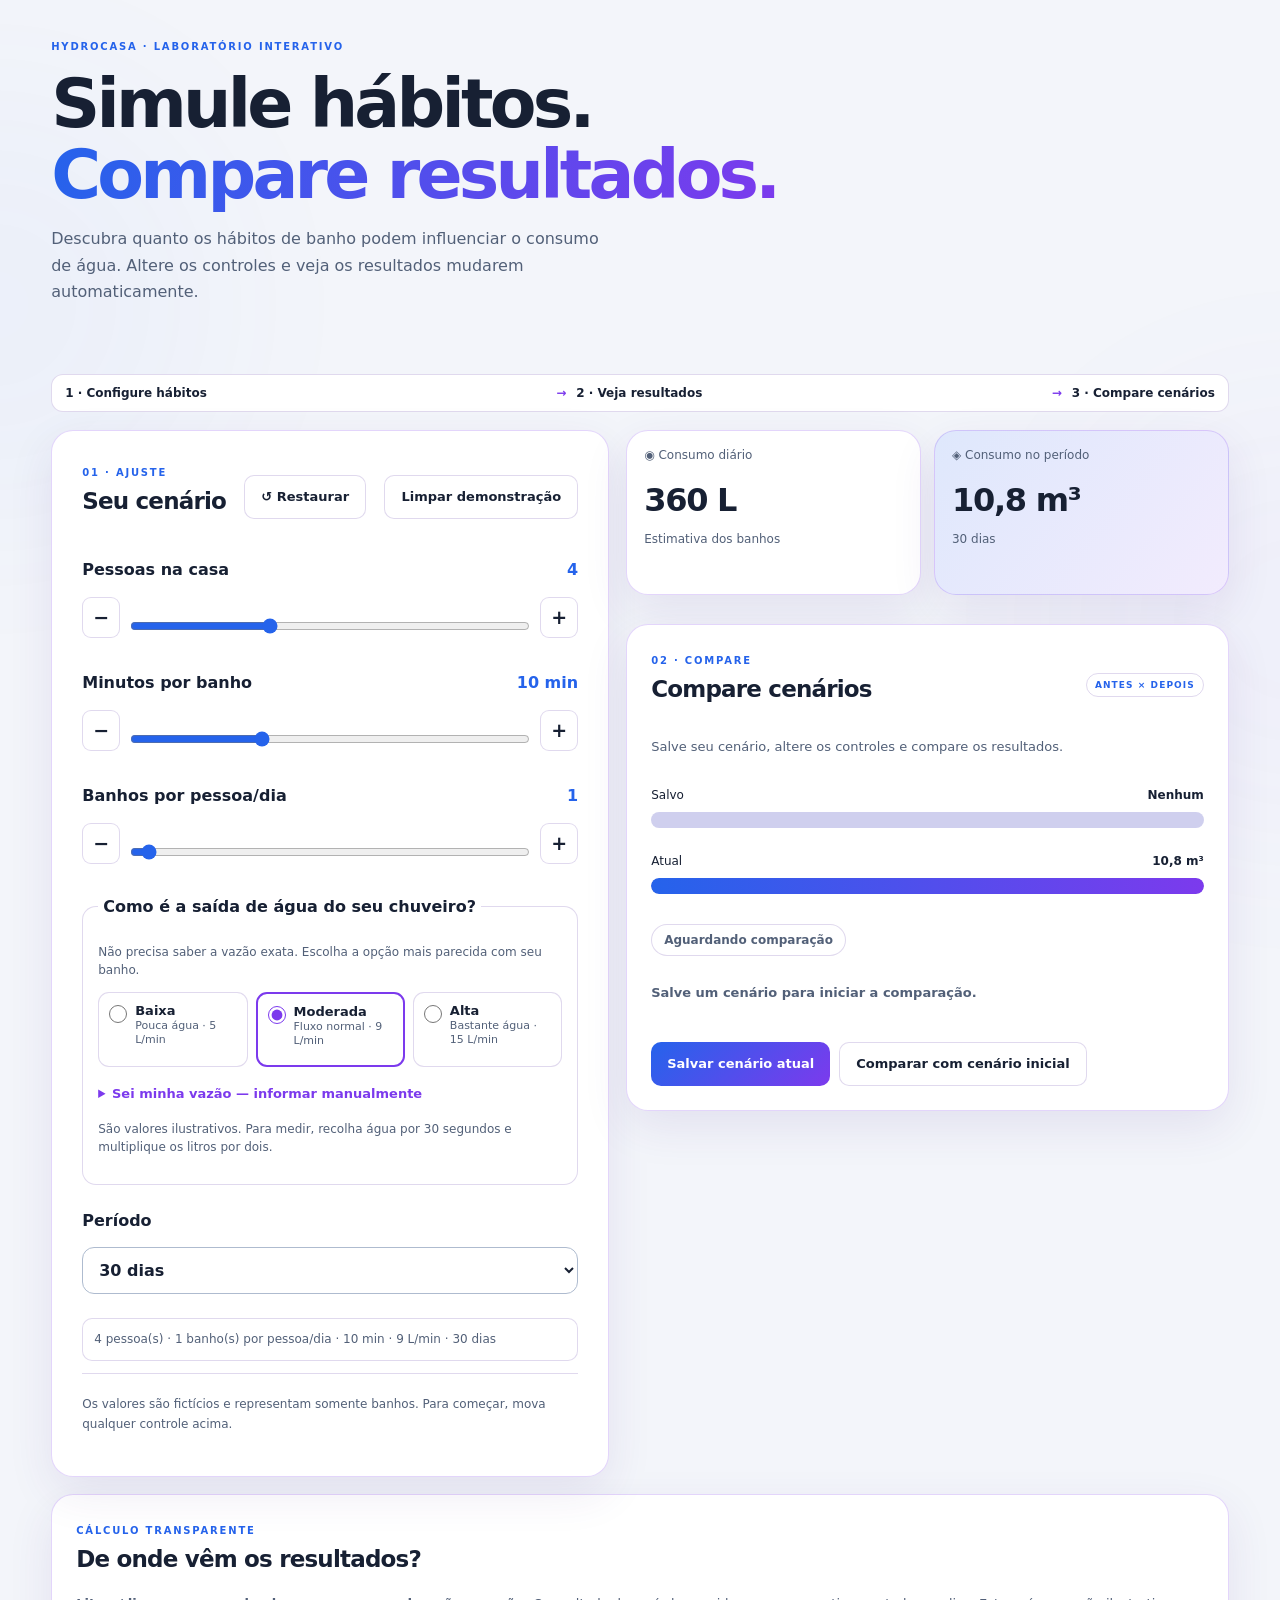
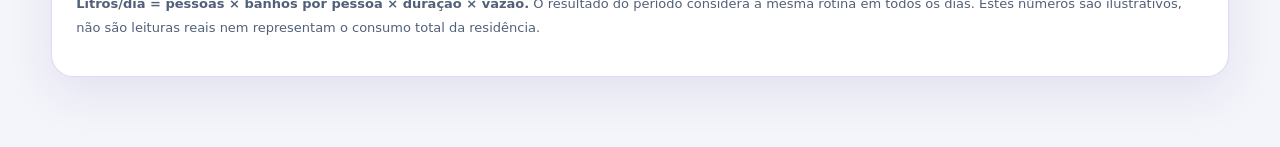
==== commit b3023ae9: "style: remove decorative icons and enlarge adjustment labels in simulator" ====
--- a/HydroCasa_ESP32_LittleFS1.0.0-20261001T112649Z-1-001/HydroCasa_ESP32_LittleFS1.0.0/data/simulador.html
+++ b/HydroCasa_ESP32_LittleFS1.0.0-20261001T112649Z-1-001/HydroCasa_ESP32_LittleFS1.0.0/data/simulador.html
@@ -48,14 +48,16 @@
 .sim-stepper-btn:focus-visible,#simCompareInitial:focus-visible{outline:3px solid var(--primary2);outline-offset:3px}
 @media(max-width:700px){.sim-steps-compact{gap:6px}.sim-steps-compact span{font-size:11px}.sim-steps-compact span+span:before{margin-right:5px}.sim-stats{position:sticky;top:8px;z-index:2}.sim-compare-actions button{flex:1 1 165px}}
 @media(prefers-reduced-motion:reduce){.sim-stepper-btn{transition:none!important}}
+/* Melhor legibilidade apenas para os rotulos do painel 01 - Ajuste. */
+.sim-controls > label.sim-control{font-size:16px;line-height:1.5}
 </style></head>
 <body class="simulator-standalone"><div class="ambient ambient-a" aria-hidden="true"></div><div class="ambient ambient-b" aria-hidden="true"></div><main class="shell simulator-page" id="simulator-page">
 <header class="sim-hero"><div><span class="eyebrow">HYDROCASA · LABORATÓRIO INTERATIVO</span><h1 id="simulatorTitle" tabindex="-1">Simule hábitos.<br><em>Compare resultados.</em></h1><p>Descubra quanto os hábitos de banho podem influenciar o consumo de água. Altere os controles e veja os resultados mudarem automaticamente.</p></div></header>
 <nav class="sim-steps-compact" aria-label="Etapas do simulador"><span>1 · Configure hábitos</span><span>2 · Veja resultados</span><span>3 · Compare cenários</span></nav>
 <div class="sim-layout"><section class="glass-card sim-controls"><div class="sim-heading"><div><span class="eyebrow">01 · AJUSTE</span><h2>Seu cenário</h2></div><button class="ghost-btn" id="simReset" type="button">↺ Restaurar</button><button class="ghost-btn" id="simClearDemo" type="button">Limpar demonstração</button></div>
-<label class="sim-control">♙ Pessoas na casa <output id="simResidentsValue"></output><span class="sim-range-row"><button type="button" class="sim-stepper-btn" data-step-target="simResidents" data-step="-1" aria-label="Diminuir pessoas na casa">−</button><input id="simResidents" type="range" min="1" max="10" value="4"><button type="button" class="sim-stepper-btn" data-step-target="simResidents" data-step="1" aria-label="Aumentar pessoas na casa">+</button></span></label>
-<label class="sim-control">◷ Minutos por banho <output id="simDurationValue"></output><span class="sim-range-row"><button type="button" class="sim-stepper-btn" data-step-target="simDuration" data-step="-1" aria-label="Diminuir minutos por banho">−</button><input id="simDuration" type="range" min="1" max="30" value="10"><button type="button" class="sim-stepper-btn" data-step-target="simDuration" data-step="1" aria-label="Aumentar minutos por banho">+</button></span></label>
-<label class="sim-control">♧ Banhos por pessoa/dia <output id="simShowersValue"></output><span class="sim-range-row"><button type="button" class="sim-stepper-btn" data-step-target="simShowers" data-step="-1" aria-label="Diminuir banhos por pessoa/dia">−</button><input id="simShowers" type="range" min="1" max="4" value="1"><button type="button" class="sim-stepper-btn" data-step-target="simShowers" data-step="1" aria-label="Aumentar banhos por pessoa/dia">+</button></span></label>
+<label class="sim-control">Pessoas na casa <output id="simResidentsValue"></output><span class="sim-range-row"><button type="button" class="sim-stepper-btn" data-step-target="simResidents" data-step="-1" aria-label="Diminuir pessoas na casa">−</button><input id="simResidents" type="range" min="1" max="10" value="4"><button type="button" class="sim-stepper-btn" data-step-target="simResidents" data-step="1" aria-label="Aumentar pessoas na casa">+</button></span></label>
+<label class="sim-control">Minutos por banho <output id="simDurationValue"></output><span class="sim-range-row"><button type="button" class="sim-stepper-btn" data-step-target="simDuration" data-step="-1" aria-label="Diminuir minutos por banho">−</button><input id="simDuration" type="range" min="1" max="30" value="10"><button type="button" class="sim-stepper-btn" data-step-target="simDuration" data-step="1" aria-label="Aumentar minutos por banho">+</button></span></label>
+<label class="sim-control">Banhos por pessoa/dia <output id="simShowersValue"></output><span class="sim-range-row"><button type="button" class="sim-stepper-btn" data-step-target="simShowers" data-step="-1" aria-label="Diminuir banhos por pessoa/dia">−</button><input id="simShowers" type="range" min="1" max="4" value="1"><button type="button" class="sim-stepper-btn" data-step-target="simShowers" data-step="1" aria-label="Aumentar banhos por pessoa/dia">+</button></span></label>
 <fieldset class="sim-flow-options"><legend>Como é a saída de água do seu chuveiro?</legend><p>Não precisa saber a vazão exata. Escolha a opção mais parecida com seu banho.</p><div class="sim-flow-choices">
 <label><input type="radio" name="simFlowPreset" value="5"><span><strong>Baixa</strong><small>Pouca água · 5 L/min</small></span></label>
 <label><input type="radio" name="simFlowPreset" value="9" checked><span><strong>Moderada</strong><small>Fluxo normal · 9 L/min</small></span></label>
@@ -63,7 +65,7 @@
 </div><details id="simManualFlow"><summary>Sei minha vazão — informar manualmente</summary>
 <label class="sim-control" for="simFlow">Vazão em litros por minuto <output id="simFlowValue">9 L/min</output><input id="simFlow" type="number" min="3" max="20" step="0.1" inputmode="decimal" value="9"></label>
 </details><p class="sim-flow-note">São valores ilustrativos. Para medir, recolha água por 30 segundos e multiplique os litros por dois.</p></fieldset>
-<label class="sim-control">▦ Período <select id="simDays"><option value="7">7 dias</option><option value="30" selected>30 dias</option><option value="365">365 dias</option></select></label>
+<label class="sim-control">Período <select id="simDays"><option value="7">7 dias</option><option value="30" selected>30 dias</option><option value="365">365 dias</option></select></label>
 <p class="sim-summary" id="simSummary" aria-live="off"></p><p class="sim-disclaimer">Os valores são fictícios e representam somente banhos. Para começar, mova qualquer controle acima.</p></section>
 <section class="sim-results"><div class="sim-stats"><article class="glass-card sim-stat"><span>◉ Consumo diário</span><strong id="simDaily">—</strong><small>Estimativa dos banhos</small></article><article class="glass-card sim-stat sim-highlight"><span>◈ Consumo no período</span><strong id="simTotal">—</strong><small id="simPeriodCaption"></small></article></div>
 <article class="glass-card sim-compare"><div class="sim-heading"><div><span class="eyebrow">02 · COMPARE</span><h2>Compare cenários</h2></div><span class="mini-tag">ANTES × DEPOIS</span></div><p>Salve seu cenário, altere os controles e compare os resultados.</p>
--- a/HydroCasa_ESP32_LittleFS1.0.0-20261001T112649Z-1-001/HydroCasa_ESP32_LittleFS1.0.0/data/style.css
+++ b/HydroCasa_ESP32_LittleFS1.0.0-20261001T112649Z-1-001/HydroCasa_ESP32_LittleFS1.0.0/data/style.css
@@ -660,3 +660,7 @@
 .calendar-form-actions{display:flex;flex-wrap:wrap;gap:10px}
 .calendar-add-form :focus-visible,.calendar-add-toggle:focus-visible{outline:3px solid var(--primary);outline-offset:3px}
 @media(prefers-reduced-motion:reduce){.calendar-add-form *{scroll-behavior:auto}}
+/* Ícone de informação das métricas: círculo e exclamação alinhados explicitamente. */
+#dashboard-page .info-tip>summary{box-sizing:border-box;display:flex;align-items:center;justify-content:center;width:26px;height:26px;min-width:26px;padding:0;margin:0;border:1.5px solid currentColor;border-radius:50%;font-family:Arial,sans-serif;font-size:16px;font-weight:700;line-height:1;letter-spacing:0;text-align:center;list-style:none}
+#dashboard-page .info-tip>summary::-webkit-details-marker{display:none}
+#dashboard-page .info-tip>summary::marker{content:""}
